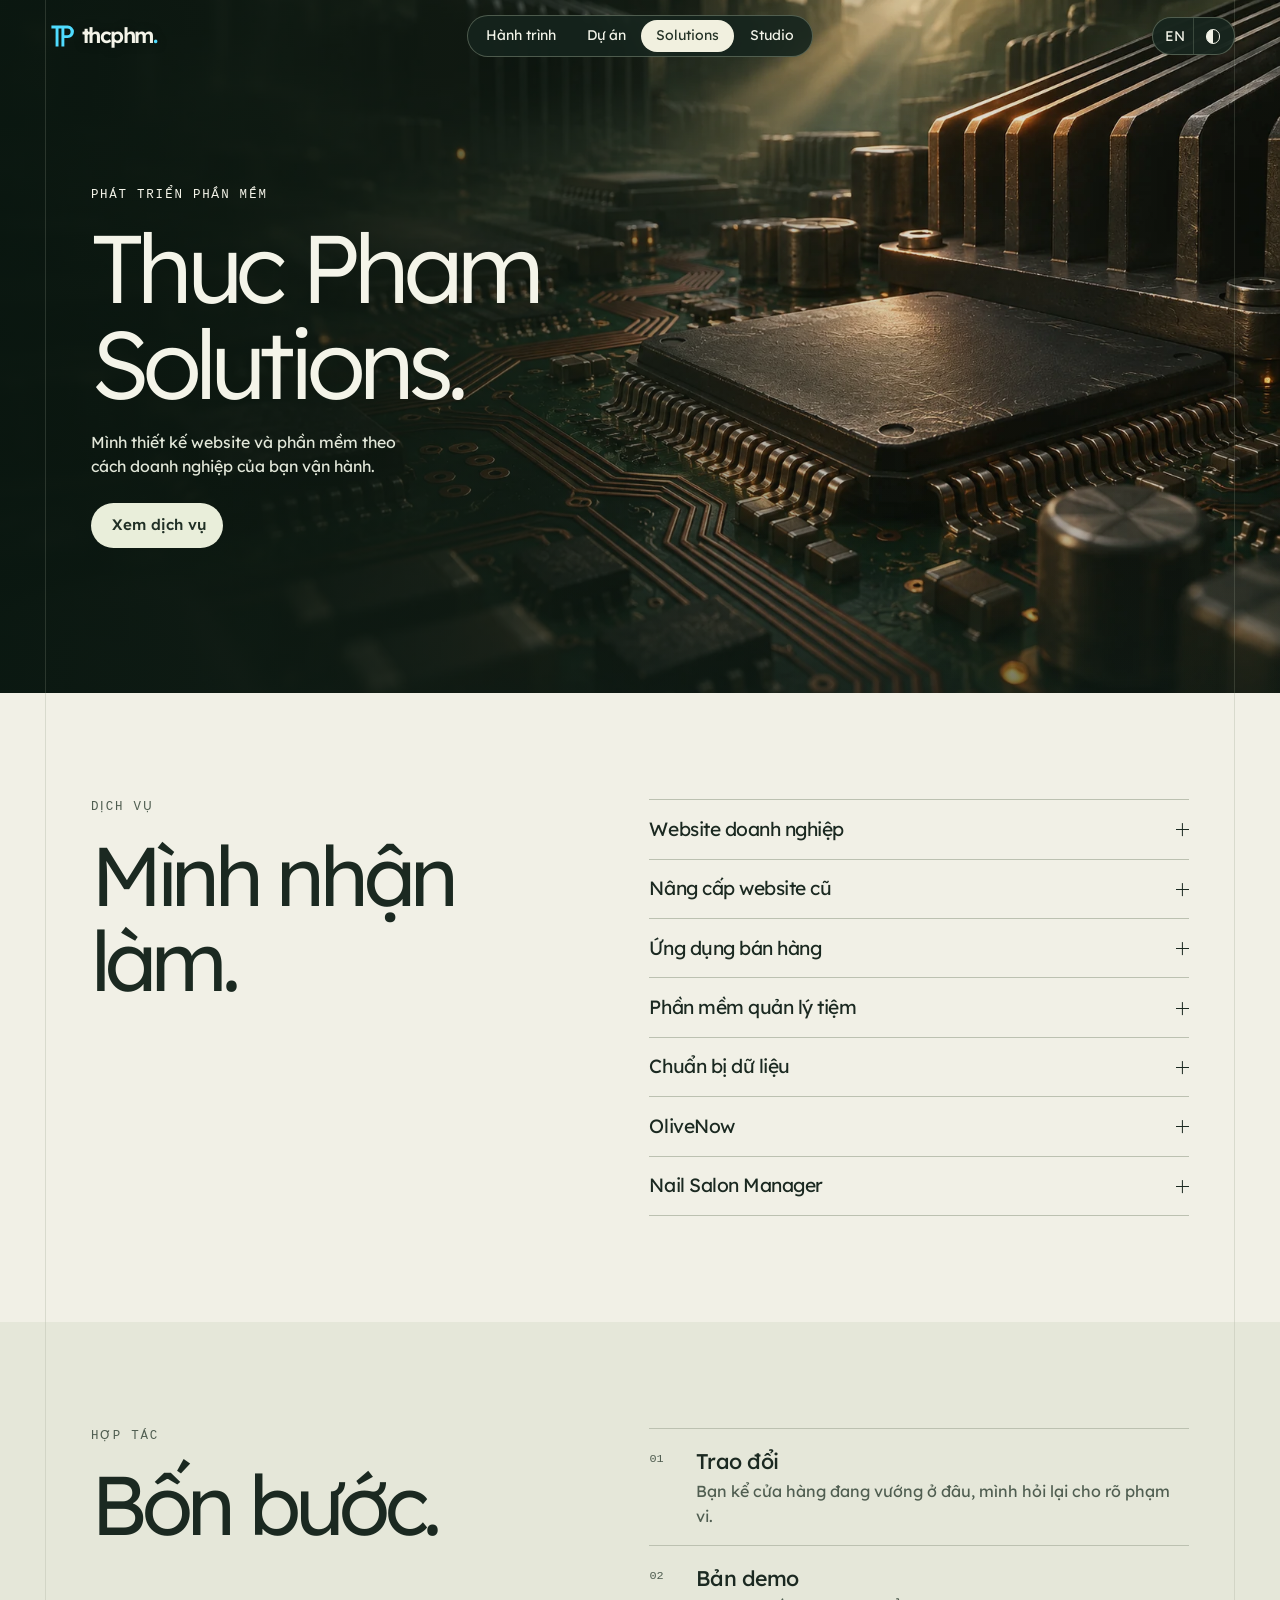
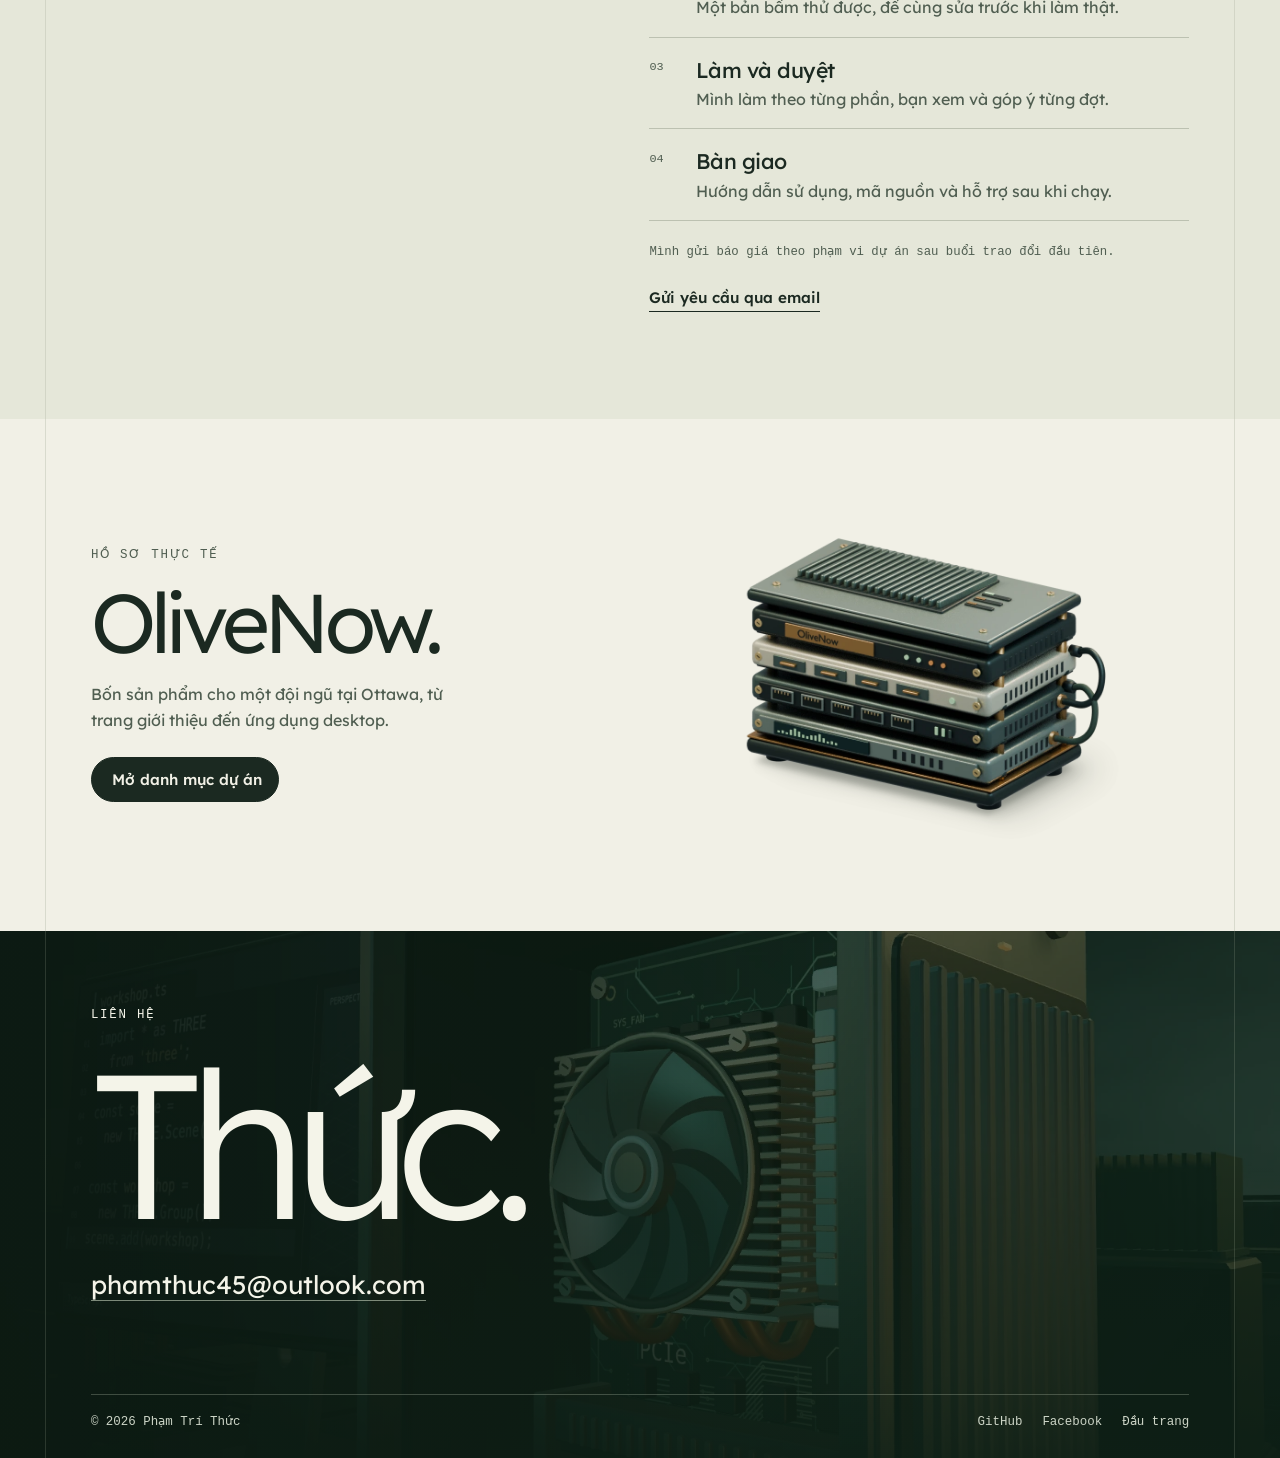
==== solutions/index.html @ 85e324f0 "Trang cá nhân: bản đầu tiên" ====
<!doctype html>
<html
  lang="vi"
  data-theme="light"
  data-title-vi="Thuc Pham Solutions · Phần mềm theo yêu cầu"
  data-title-en="Thuc Pham Solutions · Custom software"
  data-desc-vi="Dịch vụ, quy trình và dự án phần mềm của Phạm Trí Thức."
  data-desc-en="Services, process and software projects by Phạm Trí Thức."
>
  <head
    ><meta charset="utf-8" /><meta
      name="viewport"
      content="width=device-width, initial-scale=1, viewport-fit=cover" /><meta
      name="theme-color"
      content="#14241d" />
    <title>Thuc Pham Solutions · Phần mềm theo yêu cầu</title
    ><meta name="description" content="Dịch vụ, quy trình và dự án phần mềm của Phạm Trí Thức." /><script>
      document.documentElement.classList.add("js");
      try {
        if (localStorage.getItem("tp-lang") === "en") document.documentElement.lang = "en";
        if (localStorage.getItem("tp-theme") === "dark") document.documentElement.dataset.theme = "dark";
      } catch (e) {}
    </script>
    <link rel="icon" href="/assets/field/tp-mark.svg" /><link rel="stylesheet" href="/assets/field-guide.css?v=tp" />
    <script defer src="/script.js?v=field-4"></script
    ><script defer src="/assets/field-guide.js"></script
  ></head>
  <body id="top" class="page-solutions"
    ><a class="skip" href="#content"><span lang="vi">Đến nội dung</span><span lang="en">Skip to content</span></a>
    <header class="mast"
      ><a
        class="identity"
        href="/"
        aria-label="Phạm Trí Thức · Trang chủ"
        data-label-vi="Phạm Trí Thức · Trang chủ"
        data-label-en="Phạm Trí Thức · Home"
        ><svg class="brand-mark" viewBox="-2 -2 112 104" aria-hidden="true" focusable="false">
          <path
            fill="currentColor"
            fill-rule="evenodd"
            d="M0 0H78A30 30 0 0 1 78 60H62V100H48V14H34V100H20V14H0Z M62 14V46H76A16 16 0 0 0 76 14Z"
          /></svg
        ><span>thcphm<span class="brand-dot">.</span></span></a
      >
      <nav
        id="site-nav"
        aria-label="Điều hướng chính"
        data-label-vi="Điều hướng chính"
        data-label-en="Main navigation"
        ><a href="/"><span lang="vi">Hành trình</span><span lang="en">Journey</span></a
        ><a href="/#du-an"><span lang="vi">Dự án</span><span lang="en">Projects</span></a
        ><a href="/solutions/" aria-current="page">Solutions</a><a href="/studio/">Studio</a></nav
      ><div class="mast-tools"
        ><button
          id="lang-toggle"
          type="button"
          aria-label="Switch to English"
          data-label-vi="Switch to English"
          data-label-en="Đổi sang tiếng Việt"
          ><span lang="vi">EN</span><span lang="en">VI</span></button
        ><button
          id="theme-toggle"
          type="button"
          aria-label="Đổi giao diện sáng tối"
          data-label-vi="Đổi giao diện sáng tối"
          data-label-en="Change colour theme"
          aria-pressed="false"
          ><span class="theme-disc" aria-hidden="true"></span></button
        ><button
          id="menu-toggle"
          type="button"
          aria-expanded="false"
          aria-controls="site-nav"
          aria-label="Mở trình đơn"
          data-label-vi="Mở trình đơn"
          data-label-en="Open menu"
          ><span aria-hidden="true">☰</span></button
        ></div
      ></header
    >
    <main id="content"
      ><section class="cover scene-band"
        ><picture class="cover-image"
          ><img src="/assets/field/after-hours.webp" alt="" fetchpriority="high" /></picture
        ><div class="page-lines" aria-hidden="true"></div
        ><div class="cover-type inset"
          ><p class="eyebrow"><span lang="vi">Phát triển phần mềm</span><span lang="en">Software development</span></p
          ><h1>Thuc Pham<br />Solutions.</h1
          ><p class="deck"
            ><span lang="vi">Mình thiết kế website và phần mềm theo cách doanh nghiệp của bạn vận hành.</span
            ><span lang="en">I design websites and software around the way your business works.</span></p
          ><a class="pill" href="#dich-vu"
            ><span lang="vi">Xem dịch vụ</span><span lang="en">Explore services</span></a
          ></div
        ></section
      ><section class="paper-block" id="dich-vu"
        ><div class="page-lines" aria-hidden="true"></div
        ><div class="inset split-layout"
          ><div class="section-title"
            ><p class="eyebrow"><span lang="vi">Dịch vụ</span><span lang="en">Services</span></p
            ><h2><span lang="vi">Mình nhận làm.</span><span lang="en">What I build.</span></h2></div
          ><div class="ledger"
            ><details class="skill-row service"
              ><summary
                ><span><span lang="vi">Website doanh nghiệp</span><span lang="en">Business websites</span></span
                ><span class="expand-mark" aria-hidden="true"></span></summary
              ><p lang="vi">Trang giới thiệu, thực đơn, bảng giá, nhiều ngôn ngữ nếu cần. Đọc tốt trên điện thoại.</p
              ><p lang="en"
                >About pages, menus, price lists, multiple languages when needed. Reads well on phones.</p
              ></details
            ><details class="skill-row service"
              ><summary
                ><span><span lang="vi">Nâng cấp website cũ</span><span lang="en">Redesigning old sites</span></span
                ><span class="expand-mark" aria-hidden="true"></span></summary
              ><p lang="vi">Giữ nội dung có giá trị, sắp xếp lại cho dễ tìm, tải nhanh hơn.</p
              ><p lang="en"
                >Keep what’s valuable, reorganise it so it’s easy to find, and make it load faster.</p
              ></details
            ><details class="skill-row service"
              ><summary
                ><span><span lang="vi">Ứng dụng bán hàng</span><span lang="en">Point-of-sale apps</span></span
                ><span class="expand-mark" aria-hidden="true"></span></summary
              ><p lang="vi">Quét mã vạch, quản lý hàng và tính tiền cho cửa hàng nhỏ, kể cả máy cấu hình thấp.</p
              ><p lang="en"
                >Barcode scanning, stock and checkout for small shops, including older low-spec PCs.</p
              ></details
            ><details class="skill-row service"
              ><summary
                ><span><span lang="vi">Phần mềm quản lý tiệm</span><span lang="en">Salon management</span></span
                ><span class="expand-mark" aria-hidden="true"></span></summary
              ><p lang="vi">Lịch hẹn, xoay lượt nhân viên, giờ làm, doanh thu. Có bản tiếng Anh.</p
              ><p lang="en">Appointments, staff turns, hours and sales. English edition available.</p></details
            ><details class="skill-row service"
              ><summary
                ><span><span lang="vi">Chuẩn bị dữ liệu</span><span lang="en">Data preparation</span></span
                ><span class="expand-mark" aria-hidden="true"></span></summary
              ><p lang="vi">Chuyển thực đơn, danh mục hàng sang file Excel đúng mẫu để nhập vào hệ thống.</p
              ><p lang="en">Turning menus and product lists into correctly formatted Excel import files.</p></details
            ><details class="skill-row service"
              ><summary><span>OliveNow</span><span class="expand-mark" aria-hidden="true"></span></summary
              ><p lang="vi"
                >Hệ sinh thái 4 sản phẩm, 3 sản phẩm đang chạy công khai:
                <a href="https://olivenow.com/olivepos.html">OlivePOS</a>,
                <a href="https://order.olivepos.com/download">OlivePOS App</a>,
                <a href="https://showsbooking.com/">ShowsBooking</a>. Cùng với OliveRetail App. Mình làm toàn bộ
                OlivePOS App, OliveRetail App và Olive ShowsBooking, từ thiết kế tới back-end và triển khai.</p
              ><p lang="en"
                >An ecosystem of 4 products, 3 of them publicly live:
                <a href="https://olivenow.com/olivepos.html">OlivePOS</a>,
                <a href="https://order.olivepos.com/download">OlivePOS App</a>,
                <a href="https://showsbooking.com/">ShowsBooking</a>. Plus OliveRetail App. I built OlivePOS App,
                OliveRetail App and Olive ShowsBooking end to end, from design to back-end and deployment.</p
              ></details
            ><details class="skill-row service"
              ><summary><span>Nail Salon Manager</span><span class="expand-mark" aria-hidden="true"></span></summary
              ><p lang="vi"
                >Lịch hẹn, danh sách xoay lượt thợ, giờ làm và doanh thu trong một màn hình. Có bản tiếng Anh cho tiệm
                ở Ontario, Canada.</p
              ><p lang="en"
                >Appointments, the staff turn list, hours and sales on one screen. English edition for salons in
                Ontario, Canada.</p
              ></details
            ></div
          ></div
        ></section
      ><section class="paper-block tinted" id="quy-trinh"
        ><div class="page-lines" aria-hidden="true"></div
        ><div class="inset split-layout"
          ><div class="section-title"
            ><p class="eyebrow"><span lang="vi">Hợp tác</span><span lang="en">Working together</span></p
            ><h2><span lang="vi">Bốn bước.</span><span lang="en">Four steps.</span></h2></div
          ><div
            ><ol class="steps">
              <li lang="vi"
                ><strong>Trao đổi</strong>Bạn kể cửa hàng đang vướng ở đâu, mình hỏi lại cho rõ phạm vi.</li
              >
              <li lang="en"
                ><strong>Talk</strong>You tell me where things get stuck; I ask until the scope is clear.</li
              >
              <li lang="vi"><strong>Bản demo</strong>Một bản bấm thử được, để cùng sửa trước khi làm thật.</li>
              <li lang="en"><strong>Demo</strong>A clickable draft we adjust together before the real build.</li>
              <li lang="vi"><strong>Làm và duyệt</strong>Mình làm theo từng phần, bạn xem và góp ý từng đợt.</li>
              <li lang="en"><strong>Build and review</strong>I build in parts; you review each round.</li>
              <li lang="vi"><strong>Bàn giao</strong>Hướng dẫn sử dụng, mã nguồn và hỗ trợ sau khi chạy.</li>
              <li lang="en"
                ><strong>Hand-over</strong>A short guide, the source code, and support after launch.</li
              > </ol
            ><p class="note"
              ><span lang="vi">Mình gửi báo giá theo phạm vi dự án sau buổi trao đổi đầu tiên.</span
              ><span lang="en">I quote for the agreed scope after our first conversation.</span></p
            ><a class="textlink" href="mailto:phamthuc45@outlook.com"
              ><span lang="vi">Gửi yêu cầu qua email</span><span lang="en">Email a project brief</span></a
            ></div
          ></div
        ></section
      ><section class="case-band" id="du-an"
        ><div class="page-lines" aria-hidden="true"></div
        ><div class="inset"
          ><div
            ><div class="section-title"
              ><p class="eyebrow"><span lang="vi">Hồ sơ thực tế</span><span lang="en">Client work</span></p
              ><h2><span lang="vi">OliveNow.</span><span lang="en">OliveNow.</span></h2></div
            ><p
              ><span lang="vi"
                >Bốn sản phẩm cho một đội ngũ tại Ottawa, từ trang giới thiệu đến ứng dụng desktop.</span
              ><span lang="en"
                >Four products for a team in Ottawa, from a multilingual website to desktop software.</span
              ></p
            ><a class="pill" href="/solutions/du-an/"
              ><span lang="vi">Mở danh mục dự án</span><span lang="en">Open the project catalogue</span></a
            ></div
          ><img src="/assets/field/ecosystem.webp" alt="" loading="lazy" /></div></section></main
    ><footer class="closing scene-band" id="lien-he"
      ><div class="closing-photo" aria-hidden="true"></div><div class="page-lines" aria-hidden="true"></div>
      <div class="closing-inner inset"
        ><p class="eyebrow"><span lang="vi">Liên hệ</span><span lang="en">Contact</span></p
        ><h2>Thức.</h2>
        <a class="mail" href="mailto:phamthuc45@outlook.com">phamthuc45@outlook.com</a>
        <div class="end-line"
          ><span>© <span data-year>2026</span> Phạm Trí Thức</span
          ><div
            ><a href="https://github.com/thcphm">GitHub</a
            ><a href="https://www.facebook.com/thuc.pham.0405/">Facebook</a
            ><a href="#top"><span lang="vi">Đầu trang</span><span lang="en">Back to top</span></a></div
          ></div
        ></div
      ></footer
    ></body
  ></html
>
---- assets/field-guide.css ----
/* vietnamese */
@font-face {
  font-family: "Lexend";
  font-style: normal;
  font-weight: 300 650;
  font-display: swap;
  src: url(/assets/fonts/lexend-vietnamese.woff2) format("woff2");
  unicode-range:
    U+0102-0103, U+0110-0111, U+0128-0129, U+0168-0169, U+01A0-01A1, U+01AF-01B0, U+0300-0301, U+0303-0304,
    U+0308-0309, U+0323, U+0329, U+1EA0-1EF9, U+20AB;
}
/* latin-ext */
@font-face {
  font-family: "Lexend";
  font-style: normal;
  font-weight: 300 650;
  font-display: swap;
  src: url(/assets/fonts/lexend-latin-ext.woff2) format("woff2");
  unicode-range:
    U+0100-02BA, U+02BD-02C5, U+02C7-02CC, U+02CE-02D7, U+02DD-02FF, U+0304, U+0308, U+0329, U+1D00-1DBF, U+1E00-1E9F,
    U+1EF2-1EFF, U+2020, U+20A0-20AB, U+20AD-20C4, U+2113, U+2C60-2C7F, U+A720-A7FF;
}
/* latin */
@font-face {
  font-family: "Lexend";
  font-style: normal;
  font-weight: 300 650;
  font-display: swap;
  src: url(/assets/fonts/lexend-latin.woff2) format("woff2");
  unicode-range:
    U+0000-00FF, U+0131, U+0152-0153, U+02BB-02BC, U+02C6, U+02DA, U+02DC, U+0304, U+0308, U+0329, U+2000-206F,
    U+20AC, U+2122, U+2191, U+2193, U+2212, U+2215, U+FEFF, U+FFFD;
}

:root {
  --paper: #f1f0e6;
  --tint: #e5e7d9;
  --ink: #1b2921;
  --quiet: #505e51;
  --line: #bcc1b1;
  --leaf: #355b45;
  --dark: #112019;
  --white: #f4f4e9;
  --fog: #ccd4c6;
  --amber: #efba76;
  --inset: clamp(1.25rem, 7.1vw, 8.5rem);
  --guide: clamp(0.64rem, 3.5vw, 4.5rem);
  --sans: "Lexend", Arial, sans-serif;
  --mono: ui-monospace, "Courier New", monospace;
  color-scheme: light;
}
html[data-theme="dark"] {
  --paper: #1b2922;
  --tint: #24362d;
  --ink: #edf1e2;
  --quiet: #c3cbb9;
  --line: #4e6151;
  --leaf: #b6cfab;
  color-scheme: dark;
}
*,
*::before,
*::after {
  box-sizing: border-box;
}
html {
  background: var(--dark);
  scroll-padding-top: 5.7rem;
}
body {
  margin: 0;
  background: var(--paper);
  color: var(--ink);
  font: 400 1rem/1.57 var(--sans);
  -webkit-font-smoothing: antialiased;
  overflow-wrap: break-word;
}
body:has(dialog[open]) {
  overflow: hidden;
}
h1,
h2,
h3,
p,
figure,
ol,
ul,
dl,
dd {
  margin: 0;
}
h1,
h2,
h3 {
  font-weight: 350;
}
img,
canvas {
  display: block;
  max-width: 100%;
}
a,
button,
summary,
input {
  font: inherit;
}
button,
summary,
a {
  touch-action: manipulation;
}
a {
  color: inherit;
  text-decoration: none;
}
button {
  color: inherit;
  background: none;
  border: 0;
  cursor: pointer;
}
button:disabled {
  cursor: default;
}
a:focus-visible,
button:focus-visible,
summary:focus-visible,
input:focus-visible,
[tabindex]:focus-visible {
  outline: 2px solid #d88d42;
  outline-offset: 4px;
}
html[lang="vi"] [lang="en"],
html[lang="en"] [lang="vi"],
[hidden] {
  display: none !important;
}
::selection {
  background: #c6da8d;
  color: #16261c;
}
.visually-hidden,
.skip:not(:focus) {
  position: absolute;
  width: 1px;
  height: 1px;
  overflow: hidden;
  clip-path: inset(50%);
  white-space: nowrap;
}
.skip:focus {
  position: fixed;
  top: 0.5rem;
  left: 1rem;
  padding: 0.7rem 1rem;
  background: white;
  color: black;
  z-index: 100;
}
.inset {
  padding-inline: var(--inset);
  position: relative;
}
.page-lines {
  position: absolute;
  pointer-events: none;
  inset: 0 var(--guide);
  border-inline: 1px solid var(--line);
  opacity: 0.46;
  z-index: 1;
}
.scene-band,
.paper-block,
.case-band {
  position: relative;
  isolation: isolate;
}
.scene-band,
.tour {
  background: var(--dark);
  color: var(--white);
}
.scene-band .page-lines,
.tour .page-lines {
  border-color: #c1cbb3;
  opacity: 0.17;
}
.mast {
  position: fixed;
  top: max(0.95rem, env(safe-area-inset-top));
  left: var(--guide);
  right: var(--guide);
  display: grid;
  grid-template-columns: 1fr auto 1fr;
  align-items: center;
  gap: 1rem;
  z-index: 20;
  color: var(--white);
  pointer-events: none;
}
.mast > * {
  pointer-events: auto;
}
.identity {
  justify-self: start;
  display: inline-flex;
  align-items: center;
  gap: 0.48rem;
  line-height: 1;
  font-size: 1.34rem;
  font-weight: 600;
  letter-spacing: -0.072em;
  text-shadow: 0 1px 8px #06160fb3;
  padding: 0.48rem 0.38rem;
}
.brand-mark {
  display: block;
  width: 1.46rem;
  height: 1.38rem;
  flex: none;
  color: #4fdcff;
}
.brand-dot {
  color: #4fdcff;
}
#site-nav,
.mast-tools {
  display: flex;
  align-items: center;
  color: #f2f3e8;
  background: rgba(21, 36, 29, 0.87);
  border: 1px solid #c7d3b652;
  border-radius: 99rem;
  backdrop-filter: blur(12px);
}
#site-nav {
  padding: 0.23rem;
  gap: 0.04rem;
  justify-self: center;
}
#site-nav a {
  padding: 0.39rem 0.93rem;
  font-size: 0.82rem;
  line-height: 1.4;
  border-radius: 4rem;
}
#site-nav a:hover,
#site-nav a:focus-visible,
#site-nav a[aria-current="page"] {
  background: #f1f0df;
  color: #243226;
}
.mast-tools {
  justify-self: end;
  padding: 0 0.2rem;
}
.mast-tools button {
  height: 2.28rem;
  min-width: 2.35rem;
  font-size: 0.76rem;
  line-height: 1;
}
.mast-tools button:hover {
  color: #e2efb7;
}
.mast-tools button + button {
  border-left: 1px solid #b8c5aa39;
}
.theme-disc {
  display: inline-block;
  width: 0.88rem;
  height: 0.88rem;
  border: 1px solid currentColor;
  border-radius: 50%;
  background: linear-gradient(90deg, currentColor 49%, transparent 50%);
  vertical-align: middle;
}
.mast.on-paper .identity {
  color: var(--ink);
  text-shadow: none;
}
.mast.on-paper .brand-mark,
.mast.on-paper .brand-dot {
  color: #006881;
}
html[data-theme="dark"] .mast.on-paper .brand-mark,
html[data-theme="dark"] .mast.on-paper .brand-dot {
  color: #4fdcff;
}
#menu-toggle {
  display: none;
}
.eyebrow,
.materials,
.note,
.end-line,
.spec-plate figcaption,
.entry-kind,
.node-spec dt,
.chip,
.node-kind,
.live,
.rail,
.scroll-cue,
.desk-readout,
.orbit-head h2,
.eco-meta,
.proj-count,
.no {
  font-family: var(--mono);
}
.eyebrow {
  display: flex;
  align-items: center;
  gap: 0.6rem;
  font-size: 0.69rem;
  letter-spacing: 0.14em;
  line-height: 1.4;
  text-transform: uppercase;
  font-weight: 500;
}
.signal {
  width: 0.47rem;
  height: 0.47rem;
  border-radius: 50%;
  background: #e7b676;
  box-shadow: 0 0 13px #e9a55392;
  flex: none;
}
.pill,
.textlink {
  display: inline-flex;
  align-items: center;
  justify-content: space-between;
  gap: 1rem;
  width: fit-content;
  font-size: 0.95rem;
  font-weight: 550;
  line-height: 1.2;
}
.pill {
  min-height: 2.8rem;
  background: var(--ink);
  color: var(--paper);
  border: 1px solid var(--ink);
  border-radius: 3rem;
  padding: 0.7rem 1rem 0.7rem 1.25rem;
}
i {
  font-style: normal;
}
.pill i {
  font: 400 1.18rem/0.9 var(--sans);
}
.pill:hover,
.pill:focus-visible {
  background: var(--leaf);
  border-color: var(--leaf);
  color: var(--paper);
}
.scene-band .pill,
.tour .pill {
  background: #e9eeda;
  color: #213026;
  border-color: transparent;
}
.scene-band .pill:hover,
.tour .pill:hover {
  background: white;
}
.textlink {
  border-bottom: 1px solid currentColor;
  padding: 0.1rem 0 0.25rem;
}
.textlink:hover,
.source-shot summary:hover,
.room-index summary:hover {
  color: var(--leaf);
}
.deck {
  max-width: 34ch;
  font-size: clamp(0.98rem, 1.24vw, 1.22rem);
  line-height: 1.55;
  font-weight: 400;
  color: #e2e7d9;
  text-wrap: pretty;
}
.tour {
  position: relative;
}
.tour-stage {
  position: relative;
  min-height: 100vh;
  min-height: 100svh;
  isolation: isolate;
  overflow: hidden;
}
.js .tour {
  height: 330vh;
  height: 330svh;
}
.js .tour-stage {
  height: 100vh;
  height: 100svh;
  min-height: 0;
  position: sticky;
  top: 0;
}
.marker {
  position: absolute;
  left: 0;
  width: 1px;
  height: 1px;
  pointer-events: none;
  scroll-margin: 0;
}
.mk-code {
  top: 115vh;
  top: 115svh;
}
.mk-hardware {
  top: 230vh;
  top: 230svh;
}
.world-visual,
.world-plate,
.world-plate img,
#world-canvas,
.world-shade,
.cover-image,
.cover-image img,
.closing-photo {
  position: absolute;
  inset: 0;
  width: 100%;
  height: 100%;
  max-width: none;
}
.world-visual {
  background: #20362d;
  z-index: -3;
  overflow: hidden;
}
.world-plate {
  opacity: 0;
}
.world-plate[data-plate="0"] {
  opacity: 1;
}
.world-plate img,
.cover-image img {
  object-fit: cover;
}
#world-canvas {
  z-index: 2;
  pointer-events: none;
}
.world-shade {
  z-index: -1;
  pointer-events: none;
  background:
    linear-gradient(90deg, #09180ec4 0%, #101b134a 42%, transparent 67%),
    linear-gradient(0deg, #0b1815c9, transparent 23%, transparent 80%, #0e1e1885);
}
.tour-copy {
  position: relative;
  z-index: 2;
  min-height: 100%;
  display: grid;
  align-items: center;
  pointer-events: none;
}
.chapter-copy {
  padding-block: 6rem 7.2rem;
}
.chapter-copy .pill {
  pointer-events: auto;
}
.js .chapter-copy {
  grid-area: 1/1;
  align-self: center;
  opacity: 0;
  visibility: hidden;
  transform: translateY(0.58rem);
  transition:
    opacity 0.28s ease-out,
    transform 0.32s ease-out,
    visibility 0s 0.28s;
}
.js .chapter-copy.active {
  opacity: 1;
  transform: none;
  visibility: visible;
  transition-delay: 0s;
}
.chapter-copy h1,
.chapter-copy h2,
.cover h1,
.interlude h2,
.closing h2 {
  font-size: clamp(4.2rem, 8.55vw, 9.5rem);
  letter-spacing: -0.069em;
  line-height: 0.99;
  font-weight: 320;
  margin: 0.95rem 0 1.15rem;
}
.chapter-copy .deck {
  margin-bottom: 1.5rem;
  max-width: 34ch;
}
.tour-foot {
  position: absolute;
  bottom: clamp(1.15rem, 3.7vh, 2.7rem);
  left: 0;
  right: 0;
  z-index: 3;
  display: flex;
  align-items: center;
  justify-content: space-between;
  gap: 1rem;
}
.rail,
.scene-tools {
  display: flex;
  align-items: center;
  gap: 1rem;
}
.rail {
  gap: 1.45rem;
  font-size: 0.71rem;
}
.rail a {
  display: inline-flex;
  align-items: center;
  min-height: 2.65rem;
  gap: 0.44rem;
  color: #c8d1c1;
}
.rail a[aria-current] {
  color: white;
}
.rail-tick {
  height: 0.42rem;
  width: 0.42rem;
  display: block;
  border-radius: 50%;
  border: 1px solid #c7d5b9;
}
.rail a[aria-current] .rail-tick {
  background: var(--amber);
  border-color: var(--amber);
}
.scroll-cue {
  font-size: 0.71rem;
  color: #d1dacb;
}
.orbit-open {
  display: inline-flex;
  gap: 0.5rem;
  align-items: center;
  border: 1px solid #dae7cb75;
  background: #13251c99;
  color: var(--white);
  border-radius: 99rem;
  min-height: 2.5rem;
  padding: 0.42rem 0.85rem;
  font-size: 0.82rem;
}
.orbit-open > span[aria-hidden] {
  font-size: 1.3rem;
  line-height: 1;
}
.orbit-open:hover {
  background: #304534;
}
.tour-progress {
  position: absolute;
  left: var(--inset);
  right: var(--inset);
  bottom: -0.43rem;
  border-bottom: 1px solid #c7d4b73b;
  height: 2px;
}
.tour-progress::after {
  content: "";
  display: block;
  width: calc(var(--progress, 0) * 100%);
  height: 1px;
  background: #d1ce9b;
}
.paper-block {
  background: var(--paper);
  padding-block: clamp(4.4rem, 8.3vw, 9rem);
}
.paper-block > .inset,
.case-band > .inset,
.scene-band > .inset {
  z-index: 2;
}
.section-title .eyebrow {
  color: var(--quiet);
  margin-bottom: 1rem;
}
.section-title h2 {
  font-size: clamp(3.35rem, 6.5vw, 7.7rem);
  line-height: 1.03;
  letter-spacing: -0.064em;
}
.exhibit-grid,
.split-layout,
.case-band > .inset {
  display: grid;
  grid-template-columns: minmax(0, 0.95fr) minmax(0, 1.05fr);
  gap: clamp(2.5rem, 7vw, 8.5rem);
}
.exhibit-grid {
  align-items: start;
  margin-top: clamp(2.5rem, 5.3vw, 5.5rem);
}
.entry-list,
.ledger {
  border-top: 1px solid var(--line);
}
.entry,
.skill-row,
.game,
.case-record {
  border-bottom: 1px solid var(--line);
}
summary {
  cursor: pointer;
  list-style: none;
}
summary::-webkit-details-marker {
  display: none;
}
.entry > summary,
.skill-row > summary,
.case-record > summary {
  display: flex;
  align-items: center;
  gap: 0.8rem;
  min-height: 3.65rem;
  padding: 1.05rem 0;
}
.entry > summary {
  padding-block: 1.25rem;
  flex-wrap: wrap;
}
.entry-title,
.skill-row > summary,
.case-name {
  font-size: clamp(1.15rem, 1.9vw, 2.05rem);
  line-height: 1.2;
  letter-spacing: -0.045em;
}
.entry-kind,
.materials,
.node-kind,
.live,
.chip {
  color: var(--quiet);
  font-size: 0.68rem;
  line-height: 1.5;
}
.entry-kind {
  margin-left: auto;
}
.expand-mark {
  margin-left: auto;
  width: 0.8rem;
  height: 0.8rem;
  position: relative;
  flex: none;
}
.entry-kind + .expand-mark {
  margin-left: 0.2rem;
}
.expand-mark::before,
.expand-mark::after {
  content: "";
  position: absolute;
  height: 1px;
  width: 100%;
  top: 50%;
  left: 0;
  background: currentColor;
}
.expand-mark::after {
  transform: rotate(90deg);
}
details[open] > summary > .expand-mark::after {
  transform: none;
}
.entry-body {
  max-width: 42ch;
  padding: 0 0 1.55rem;
}
.entry-body > p,
.intro,
.case-band p:not(.eyebrow) {
  color: var(--quiet);
  line-height: 1.6;
}
.entry-body > .materials {
  margin: 0.72rem 0 1.1rem;
  line-height: 1.4;
}
.source-shot,
.room-index,
.project-sample {
  margin-top: 0.9rem;
}
.source-shot summary,
.room-index summary,
.project-sample summary {
  font-size: 0.83rem;
  color: var(--leaf);
  width: fit-content;
}
.source-shot summary:before,
.room-index summary:before,
.project-sample summary:before {
  content: "＋";
  margin-right: 0.35rem;
}
.source-shot[open] > summary:before,
.room-index[open] > summary:before,
.project-sample[open] > summary:before {
  content: "−";
}
.source-shot img {
  width: 100%;
  height: auto;
  margin-top: 1rem;
}
.tags,
.stack-tags {
  list-style: none;
  padding: 0;
  display: flex;
  flex-wrap: wrap;
  gap: 0.32rem 0.8rem;
  color: var(--quiet);
}
.tags li,
.stack-tags li {
  display: inline-flex;
  align-items: center;
}
.tags li:not(:last-child)::after,
.stack-tags li:not(:last-child)::after {
  content: "·";
  margin-left: 0.8rem;
  color: var(--quiet);
}
.rooms {
  font-size: 0.79rem;
  margin-top: 0.65rem;
}
.specimens {
  position: relative;
  align-self: start;
}
.spec-object {
  position: relative;
  isolation: isolate;
  height: clamp(16rem, 26vw, 35rem);
  display: grid;
  place-items: center;
}
.spec-object::before {
  content: "";
  z-index: -1;
  position: absolute;
  width: 65%;
  height: 12%;
  left: 18%;
  bottom: 4%;
  background: radial-gradient(ellipse, #5f61422b, transparent 70%);
  border-radius: 50%;
}
.spec-object img {
  width: 100%;
  height: 100%;
  min-height: 0;
  object-fit: contain;
  grid-area: 1/1;
}
.spec-object .mesh-pass {
  position: absolute;
  inset: 0;
  pointer-events: none;
  opacity: var(--survey-alpha, 0);
  mask-image: linear-gradient(
    102deg,
    transparent calc(var(--survey, 50%) - 7%),
    black var(--survey, 50%),
    transparent calc(var(--survey, 50%) + 8%)
  );
  transition: opacity 0.22s ease;
}
.spec-plate figcaption {
  border-top: 1px solid var(--line);
  display: flex;
  align-items: center;
  gap: 0.7rem;
  margin-top: 0.7rem;
  padding: 0.8rem 0;
  color: var(--quiet);
  font-size: 0.7rem;
}
.spec-plate figcaption i {
  font: 300 1rem/1 var(--sans);
  color: var(--ink);
}
.spec-count {
  margin-left: auto;
}
.cover,
.interlude {
  display: flex;
  align-items: center;
  min-height: 77vh;
  min-height: 77svh;
}
.cover-image {
  z-index: -3;
}
.cover::before,
.interlude::before,
.closing::before {
  content: "";
  position: absolute;
  z-index: -1;
  inset: 0;
  background:
    linear-gradient(90deg, #0a1811df 0%, #101c14a6 35%, #12201722 71%),
    linear-gradient(0deg, #11211b82, transparent 35%);
}
.cover-type,
.inter-type {
  padding-block: 7rem 4.4rem;
}
.cover h1,
.interlude h2 {
  font-size: clamp(3.9rem, 7.5vw, 8.5rem);
  line-height: 1;
}
.cover .deck,
.interlude .deck {
  margin-bottom: 1.5rem;
}
.cover.studio-cover::before {
  background: linear-gradient(90deg, #191b1ed9, #151e2038 67%), linear-gradient(0deg, #0e1c1990, transparent 50%);
}
.interlude {
  min-height: 87vh;
  min-height: 87svh;
}
.interlude .deck {
  max-width: 37ch;
}
.tinted {
  background: var(--tint);
}
.split-layout {
  align-items: start;
  grid-template-columns: minmax(0, 0.93fr) minmax(0, 1.07fr);
}
.intro {
  max-width: 41ch;
  margin: 1.3rem 0;
  font-size: clamp(1rem, 1.2vw, 1.18rem);
}
.action-row {
  margin: 1.5rem 0 1rem;
  display: flex;
  flex-wrap: wrap;
  align-items: center;
  gap: 1.2rem;
}
.skill-row > summary {
  font-size: clamp(1.06rem, 1.5vw, 1.55rem);
  letter-spacing: -0.025em;
}
.skill-row > .tags,
.service > p {
  padding: 0 0 1.2rem;
  color: var(--quiet);
}
.dossier .section-title > .textlink {
  margin-top: 0.7rem;
  font-size: 0.87rem;
}
.scan {
  position: relative;
  overflow: hidden;
  background: #f0f0dc;
  color: #233224;
  padding: 0.7rem;
  width: min(100%, 18rem);
  margin-top: 0.6rem;
}
.barcode {
  display: block;
  width: 100%;
  height: 3rem;
}
.beam {
  position: absolute;
  height: 100%;
  width: 2px;
  top: 0;
  left: 0;
  background: #d17935;
  opacity: 0;
}
.is-scanning .beam {
  animation: read-code 0.8s linear;
}
@keyframes read-code {
  0% {
    transform: translateX(0);
    opacity: 1;
  }
  100% {
    transform: translateX(var(--scan-w, 16rem));
    opacity: 1;
  }
}
.readout,
.rescan {
  font: 0.78rem/1.5 var(--mono);
  margin: 0.4rem 0;
}
.rescan {
  margin-bottom: 1rem;
  text-decoration: underline;
}
.closing {
  overflow: hidden;
}
.closing-photo {
  z-index: -3;
  background: #18271e url("/assets/field/hardware.webp") center 54% / cover no-repeat;
}
.closing::before {
  background: linear-gradient(90deg, #0c1a12ed, #0f231799 75%), linear-gradient(0deg, #0a1813d9, transparent 60%);
}
.closing-inner {
  padding-top: clamp(4rem, 8vw, 8.5rem);
  padding-bottom: 1.6rem;
}
.closing h2 {
  font-size: clamp(3.25rem, 7.8vw, 8.7rem);
  margin: 0.95rem 0 1.4rem;
}
.mail {
  font-size: clamp(1.02rem, 2vw, 2rem);
  border-bottom: 1px solid #c6d3bc99;
}
.end-line {
  border-top: 1px solid #c6d3bc45;
  margin-top: clamp(3.5rem, 7vw, 7rem);
  padding-top: 1.1rem;
  display: flex;
  justify-content: space-between;
  align-items: center;
  gap: 1rem;
  color: var(--fog);
  font-size: 0.73rem;
}
.end-line div {
  display: flex;
  flex-wrap: wrap;
  gap: 1.25rem;
}
.end-line a:hover {
  text-decoration: underline;
}
.steps,
.games,
.tree {
  list-style: none;
  padding: 0;
}
.steps {
  counter-reset: process;
  border-top: 1px solid var(--line);
}
.steps li {
  counter-increment: process;
  position: relative;
  border-bottom: 1px solid var(--line);
  padding: 1rem 0 1rem 2.9rem;
  color: var(--quiet);
}
.steps li::before {
  content: counter(process, decimal-leading-zero);
  position: absolute;
  left: 0;
  top: 1.42rem;
  font: 0.74rem var(--mono);
}
.steps strong {
  display: block;
  font-weight: 450;
  color: var(--ink);
  font-size: 1.33rem;
  letter-spacing: -0.025em;
}
.note {
  color: var(--quiet);
  font-size: 0.77rem;
  line-height: 1.6;
  margin: 1.4rem 0;
}
.case-band {
  padding-block: clamp(3rem, 6vw, 6rem);
  background: var(--paper);
}
.case-band > .inset {
  align-items: center;
}
.case-band img,
.studio-feature figure img {
  object-fit: contain;
  height: clamp(12rem, 28vw, 30rem);
  width: 100%;
}
.case-band p:not(.eyebrow) {
  margin: 1rem 0 1.5rem;
  max-width: 36ch;
}
.proj-page {
  margin-top: 2.5rem;
}
.proj-toolbar {
  display: flex;
  flex-wrap: wrap;
  align-items: center;
  gap: 1rem;
  margin-bottom: 2rem;
}
.proj-toolbar input {
  height: 2.65rem;
  padding: 0.5rem 1rem;
  border: 1px solid var(--line);
  border-radius: 3rem;
  background: var(--paper);
  color: var(--ink);
  width: min(100%, 27rem);
}
.chips {
  display: flex;
  flex-wrap: wrap;
  gap: 0.4rem;
}
.chip-btn {
  font-size: 0.86rem;
  border: 1px solid var(--line);
  border-radius: 99rem;
  padding: 0.42rem 0.9rem;
  min-height: 2.3rem;
}
.chip-btn[aria-pressed="true"] {
  background: var(--ink);
  color: var(--paper);
  border-color: var(--ink);
}
.proj-count {
  font-size: 0.76rem;
  color: var(--quiet);
  margin-left: auto;
}
.eco-head {
  display: flex;
  align-items: center;
  justify-content: space-between;
  gap: 1.5rem;
  border-block: 1px solid var(--line);
  padding: 1.7rem 0;
}
.eco-head > span:first-child {
  display: grid;
  gap: 0.45rem;
}
.eco-title {
  font-size: clamp(1.7rem, 3.4vw, 3.8rem);
  line-height: 1.15;
  letter-spacing: -0.055em;
}
.eco-sub {
  font-size: 0.96rem;
  color: var(--quiet);
  max-width: 52ch;
}
.eco-meta {
  text-align: right;
  flex: none;
  font-size: 0.75rem;
  color: var(--quiet);
}
.eco + .eco {
  margin-top: 2.6rem;
}
.tree {
  margin-left: clamp(0.45rem, 4vw, 4rem);
}
.case-record > summary {
  gap: 1rem;
  flex-wrap: wrap;
}
.case-record[open] > .node-shot {
  display: block;
}
.case-record .node-shot img {
  width: min(100%, 42rem);
  height: auto;
  margin: 0.5rem 0 1.3rem;
}
.case-name {
  font-weight: 450;
}
.node-kind {
  margin-left: auto;
}
.case-record > summary .expand-mark {
  margin-left: 0.1rem;
}
.node-body {
  padding: 0 0 1.65rem;
  max-width: 65ch;
}
.node-body p {
  color: var(--quiet);
}
.node-spec {
  margin: 1rem 0;
}
.node-spec > div {
  display: flex;
  gap: 1rem;
  padding: 0.27rem 0;
}
.node-spec dt {
  color: var(--quiet);
  font-size: 0.76rem;
  min-width: 6.5rem;
}
.stack-tags {
  font-size: 0.83rem;
}
.node-links a,
.node-body a:not(.node-shot),
#proj-reset {
  display: inline-block;
  margin-top: 0.7rem;
  text-decoration: underline;
  text-underline-offset: 0.22em;
}
.proj-empty {
  padding-block: 1.2rem;
}
.project-sample p,
.sample-puzzle {
  margin: 0.65rem 0;
}
.project-sample .when-open,
.project-sample[open] .when-closed {
  display: none;
}
.project-sample[open] .when-open {
  display: inline;
}
.game {
  position: relative;
  display: grid;
  grid-template-columns: 2rem 1fr auto;
  gap: 0.75rem;
  padding: 1.3rem 0;
}
.games {
  border-top: 1px solid var(--line);
}
.game h3 {
  font-size: 1.55rem;
  line-height: 1.2;
  letter-spacing: -0.04em;
}
.game .no {
  color: var(--quiet);
  font-size: 0.75rem;
  padding-top: 0.33rem;
}
.game p {
  color: var(--quiet);
  margin: 0.5rem 0;
}
.game .alt {
  font-style: italic;
}
.chip {
  line-height: 1.5;
}
.sample-photo {
  max-width: 22rem;
  position: relative;
  margin-top: 0.6rem;
}
.sample-photo img {
  width: 100%;
  height: auto;
  image-rendering: pixelated;
}
.sample-photo i {
  position: absolute;
  left: 60%;
  top: 44%;
  width: 13%;
  height: 20%;
  background: #344249;
  border: 1px dashed #bdcacc;
}
.sample-puzzle input:checked ~ .sample-photo i {
  display: none;
}
dialog {
  margin: auto;
  border: 1px solid #8a9c84;
  border-radius: 1.1rem;
  background: #18261f;
  color: #eff2e5;
  padding: 0;
  width: min(92vw, 64rem);
  max-width: 96vw;
  max-height: 94vh;
  max-height: 94svh;
  overflow: auto;
}
dialog::backdrop {
  background: #0b1612ce;
  backdrop-filter: blur(7px);
}
.orbit-head,
.desk-caption,
.desk-controls,
.angles,
.orbit-tools {
  display: flex;
  align-items: center;
  gap: 0.55rem;
  justify-content: space-between;
}
.orbit-head,
.desk-caption,
.desk-controls {
  padding: 0.7rem 1.15rem;
}
.orbit-head h2 {
  font-size: 0.86rem;
  font-weight: 500;
}
.orbit-head button,
.desk-controls button,
.lab-retry {
  min-height: 2.2rem;
  border: 1px solid #a6b69a70;
  border-radius: 2rem;
  padding: 0.35rem 0.85rem;
  font-size: 0.78rem;
}
.desk-field {
  position: relative;
  overflow: hidden;
  margin: auto;
  width: min(100%, 95vh);
  aspect-ratio: 1.6;
  background: radial-gradient(ellipse at 55% 44%, #465443, #1a2821 78%);
  touch-action: pan-y;
  cursor: grab;
}
.desk-field[data-dragging="true"] {
  cursor: grabbing;
}
.desk-field img,
.desk-field canvas,
.lab-frames {
  position: absolute;
  inset: 0;
  width: 100%;
  height: 100%;
  object-fit: contain;
  user-select: none;
  pointer-events: none;
}
.lab-frames {
  background-size: 800% 600%;
  background-repeat: no-repeat;
}
.desk-caption {
  color: #d7dfcd;
  flex-wrap: wrap;
}
.desk-title {
  font-size: 0.95rem;
}
.desk-readout {
  font-size: 0.7rem;
}
.desk-controls {
  border-top: 1px solid #9eb39048;
  flex-wrap: wrap;
}
.desk-controls button[aria-pressed="true"] {
  background: #dee6ce;
  color: #213128;
}
.desk-controls button:focus-visible {
  outline-color: #ffd081;
}
html:not(.js) .tour-stage {
  padding-top: 1.5rem;
}
html:not(.js) .tour-copy {
  display: block;
}
html:not(.js) .chapter-copy {
  padding-block: 4rem;
}
html:not(.js) .tour-foot,
html:not(.js) .marker,
html:not(.js) .mast-tools {
  display: none;
}
@media (min-aspect-ratio: 2/1) {
  .chapter-copy {
    padding-block: 4.3rem;
  }
  .chapter-copy h1,
  .chapter-copy h2 {
    font-size: clamp(3.1rem, 12.3vh, 7.2rem);
  }
  .chapter-copy .deck {
    margin-bottom: 1rem;
  }
  .tour-foot {
    bottom: 1rem;
  }
}
@media (max-width: 860px) {
  :root {
    --inset: clamp(1.55rem, 6.5vw, 3.6rem);
    --guide: clamp(0.72rem, 3vw, 1.55rem);
  }
  .exhibit-grid,
  .split-layout,
  .case-band > .inset {
    gap: 2rem;
  }
  .proj-count {
    margin-left: 0;
  }
  .entry-kind {
    font-size: 0.61rem;
  }
  .rail {
    gap: 0.85rem;
  }
  #site-nav a {
    padding: 0.4rem 0.68rem;
  }
}
@media (max-width: 700px) {
  .mast {
    grid-template-columns: 1fr auto;
    top: max(0.7rem, env(safe-area-inset-top));
  }
  .identity {
    font-size: 1.14rem;
  }
  .brand-mark {
    width: 1.3rem;
    height: 1.23rem;
  }
  .js #site-nav {
    position: absolute;
    top: 3rem;
    right: 0;
    display: none;
    min-width: 12rem;
    padding: 0.45rem;
    border-radius: 1rem;
    box-shadow: 0 0.6rem 2rem #08171036;
  }
  .js #site-nav.is-open {
    display: grid;
    align-items: stretch;
  }
  #site-nav a {
    font-size: 1rem;
    padding: 0.62rem 0.82rem;
  }
  .mast-tools {
    grid-column: 2;
  }
  .mast-tools button {
    min-width: 2.13rem;
    height: 2.2rem;
  }
  #menu-toggle {
    display: block;
  }
  html:not(.js) #site-nav {
    grid-column: 1/-1;
    grid-row: 2;
  }
  html:not(.js) #site-nav a {
    font-size: 0.75rem;
    padding: 0.3rem 0.6rem;
  }
  .scroll-cue {
    display: none;
  }
  .scene-tools {
    gap: 0;
  }
  .rail {
    gap: 0.74rem;
    font-size: 0.61rem;
  }
  .rail a {
    gap: 0.26rem;
  }
  .rail-tick {
    height: 0.32rem;
    width: 0.32rem;
  }
  .tour-foot {
    gap: 0.4rem;
    bottom: max(1.05rem, env(safe-area-inset-bottom));
    padding-inline: var(--inset);
  }
  .orbit-open {
    min-height: 2.2rem;
    font-size: 0.72rem;
    padding: 0.3rem 0.62rem;
  }
  .exhibit-grid,
  .split-layout,
  .case-band > .inset {
    grid-template-columns: 1fr;
    gap: 2rem;
  }
  .exhibit-grid {
    margin-top: 1.85rem;
  }
  .specimens {
    grid-row: 1;
  }
  .spec-object {
    height: clamp(12.25rem, 54vw, 20rem);
  }
  .entry > summary {
    padding-block: 0.98rem;
  }
  .entry-title {
    font-size: 1.4rem;
  }
  .entry-kind {
    font-size: 0.66rem;
  }
  .spec-plate figcaption {
    margin-top: 0.32rem;
    padding: 0.55rem 0;
  }
  .paper-block {
    padding-block: 3.8rem;
  }
  .section-title h2 {
    font-size: clamp(3rem, 12vw, 4.8rem);
  }
  .section-title h2 br {
    display: none;
  }
  .section-title h2 br::after {
    content: " ";
  }
  .interlude {
    min-height: 72vh;
    min-height: 72svh;
  }
  .cover {
    min-height: 72vh;
    min-height: 72svh;
  }
  .end-line {
    align-items: flex-start;
    flex-direction: column;
  }
  .end-line div {
    gap: 0.95rem;
  }
  .game {
    grid-template-columns: 1.5rem 1fr;
  }
  .game .chip {
    grid-column: 2;
  }
  .eco-meta {
    font-size: 0.64rem;
  }
  .case-record > summary {
    gap: 0.45rem;
  }
  .case-record .node-kind {
    font-size: 0.6rem;
  }
  .desk-controls {
    justify-content: center;
    gap: 0.7rem;
  }
  .desk-controls,
  .desk-caption,
  .orbit-head {
    padding: 0.6rem 0.75rem;
  }
  .desk-field {
    width: 100%;
  }
  .orbit-head button {
    font-size: 0.7rem;
  }
}
@media (max-aspect-ratio: 4/5) {
  .tour-copy {
    align-content: start;
  }
  .js .chapter-copy {
    align-self: start;
  }
  .chapter-copy {
    padding-top: clamp(5.1rem, 13svh, 8.5rem);
    padding-bottom: 0;
  }
  .chapter-copy h1,
  .chapter-copy h2 {
    font-size: clamp(3.5rem, min(12.6vw, 9.8svh), 6.4rem);
    margin: 0.55rem 0 0.8rem;
  }
  .chapter-copy .eyebrow {
    font-size: 0.58rem;
  }
  .chapter-copy .deck {
    font-size: clamp(0.88rem, 3.6vw, 1.1rem);
    line-height: 1.4;
    max-width: 32ch;
    margin-bottom: 0.85rem;
  }
  .chapter-copy .pill {
    font-size: 0.81rem;
    min-height: 2.32rem;
    padding: 0.5rem 0.85rem;
  }
  .world-shade {
    background:
      linear-gradient(
        180deg,
        #0b1914cb 0%,
        #0b19149e 20%,
        #1022185c 38%,
        transparent 55%,
        transparent 78%,
        #0c1a15d9 100%
      ),
      linear-gradient(90deg, #0b191435, transparent 80%);
  }
  .cover-image img {
    object-position: 62% 50%;
  }
  .studio-cover .cover-image img {
    object-position: 67% 50%;
  }
  .cover h1,
  .interlude h2 {
    font-size: clamp(3.25rem, 12.6vw, 6rem);
  }
  .cover::before,
  .interlude::before {
    background: linear-gradient(90deg, #0a1811e0, #19261d65 78%), linear-gradient(0deg, #0c1c1680, transparent 40%);
  }
}
@media (max-width: 365px) {
  .rail {
    gap: 0.42rem;
  }
  .rail-tick {
    display: none;
  }
  .tour-foot {
    padding-inline: 1.15rem;
  }
  .deck {
    max-width: 30ch;
  }
  .scene-tools button {
    font-size: 0.7rem;
  }
  .entry-kind {
    font-size: 0.59rem;
  }
}
@media (max-height: 540px) and (min-aspect-ratio: 1/1) {
  .mast {
    top: 0.45rem;
  }
  .tour-copy {
    padding-top: 0.65rem;
  }
  .chapter-copy {
    padding: 3.3rem 0 3.9rem;
  }
  .chapter-copy h1,
  .chapter-copy h2 {
    font-size: clamp(2.1rem, 12.2vh, 3.8rem);
    margin: 0.3rem 0;
  }
  .chapter-copy h1 br,
  .chapter-copy h2 br {
    display: none;
  }
  .chapter-copy h1 br::after,
  .chapter-copy h2 br::after {
    content: " ";
  }
  .chapter-copy .deck {
    font-size: 0.82rem;
    max-width: 48ch;
    margin: 0.45rem 0;
  }
  .chapter-copy .pill {
    min-height: 2rem;
    padding: 0.35rem 0.8rem;
    font-size: 0.73rem;
  }
  .rail a {
    min-height: 2.05rem;
  }
  .tour-foot {
    bottom: 0.55rem;
  }
  .desk-field {
    width: min(100%, 60vh);
  }
}
@media (prefers-reduced-motion: reduce) {
  *,
  *::before,
  *::after {
    scroll-behavior: auto !important;
    animation-duration: 0.01ms !important;
    transition-duration: 0.01ms !important;
  }
  .mesh-pass {
    display: none;
  }
}
@media print {
  :root,
  html[data-theme="dark"] {
    --paper: white;
    --ink: black;
    --quiet: #333;
    --line: #bbb;
    color-scheme: light;
  }
  .mast,
  .skip,
  .tour-foot,
  .page-lines,
  .world-visual,
  .world-shade,
  .interlude,
  .specimens,
  .orbit-open,
  dialog,
  .closing-photo,
  .source-shot,
  .room-index,
  .code-detail,
  .action-row,
  .desk-controls,
  .entry-kind {
    display: none !important;
  }
  body,
  main,
  .paper-block,
  .tour,
  .tour-stage,
  .closing,
  .scene-band {
    background: white !important;
    color: black !important;
  }
  .js .tour,
  .js .tour-stage,
  .tour-copy {
    position: static;
    height: auto;
    min-height: 0;
    overflow: visible;
    display: block;
  }
  .js .chapter-copy {
    display: none;
  }
  .js .chapter-copy:first-child {
    display: block;
    position: static;
    visibility: visible;
    opacity: 1;
    padding: 0;
  }
  .chapter-copy h1,
  .section-title h2,
  .closing h2,
  .cover h1 {
    font-size: 2rem;
  }
  .chapter-copy h1 br,
  .section-title h2 br {
    display: none;
  }
  .deck {
    color: #333;
    max-width: none;
  }
  .paper-block,
  .closing-inner,
  .cover-type {
    padding: 1rem 0;
  }
  .inset {
    padding-inline: 0;
  }
  .split-layout,
  .exhibit-grid,
  .entry-list {
    display: block;
  }
  .entry-list,
  .ledger {
    margin-top: 0.8rem;
  }
  .chapter-copy .pill,
  .closing .end-line,
  .action-row {
    display: none;
  }
  .entry > summary,
  .skill-row > summary {
    padding: 0.2rem 0;
    min-height: 0;
  }
  .entry,
  .skill-row,
  .game {
    break-inside: avoid;
  }
  .closing::before,
  .cover::before {
    display: none;
  }
  .footer,
  .closing {
    break-inside: avoid;
  }
}
.travel-film {
  position: absolute;
  inset: 0;
  width: 100%;
  height: 100%;
  object-fit: cover;
  pointer-events: none;
}
.world-shade {
  background:
    linear-gradient(90deg, #08170e80 0%, #101b1324 42%, transparent 67%),
    linear-gradient(0deg, #0b1815bf, transparent 23%, transparent 80%, #0e1e1859);
}
.tour-stage {
  touch-action: pan-y;
}
@media (max-aspect-ratio: 4/5) {
  .world-shade {
    background: linear-gradient(
      180deg,
      #0b19149c,
      #0b191472 21%,
      #1022182b 40%,
      transparent 53%,
      transparent 79%,
      #0c1a15c7
    );
  }
}
@media (max-width: 700px) {
  .section-title h2 br {
    display: initial;
  }
}
.closing h2 {
  font-size: clamp(5.7rem, 16vw, 18rem);
  line-height: 1.06;
  font-weight: 300;
  margin: 0.55rem 0 0.85rem;
}
.closing > .inset {
  padding-top: clamp(3.3rem, 6vw, 7rem);
}
.eyebrow,
.scroll-cue,
.rail,
.spec-plate figcaption,
.end-line,
.desk-readout,
.materials,
.entry-kind,
.node-kind,
.chip,
.live,
.proj-count,
.eco-meta {
  font-size: 0.78rem;
}
#site-nav a,
.mast-tools button,
.orbit-open {
  font-size: 0.875rem;
}
.spec-slot:empty {
  display: none;
}
@media (max-width: 700px) {
  .js .specimens {
    display: none;
  }
  .exhibit-grid {
    gap: 0;
  }
  .specimens {
    grid-row: auto;
  }
  .spec-slot {
    padding: 0 0 0.8rem;
  }
  .spec-object {
    height: clamp(12rem, 52vw, 20rem);
  }
  .rail {
    font-size: 0.78rem;
    gap: 0.5rem;
  }
  .rail a {
    min-height: 2.75rem;
  }
  .orbit-open {
    min-height: 2.65rem;
    font-size: 0.8rem;
  }
  .entry-kind,
  .spec-plate figcaption,
  .desk-readout {
    font-size: 0.75rem;
  }
  .mast-tools button {
    height: 2.65rem;
    min-width: 2.4rem;
  }
}
@media (max-width: 390px) {
  .tour-foot {
    flex-wrap: wrap;
    justify-content: space-between;
    row-gap: 0;
    padding-inline: 1.18rem;
  }
  .rail {
    gap: 0.5rem;
    font-size: 0.75rem;
  }
  .rail-tick {
    display: none;
  }
  .orbit-open {
    padding: 0.32rem 0.54rem;
  }
}
@media (max-aspect-ratio: 4/5) {
  .chapter-copy .eyebrow {
    font-size: 0.75rem;
  }
}
@media print {
  .closing h2 {
    font-size: 2rem;
  }
  .spec-slot {
    display: none;
  }
}
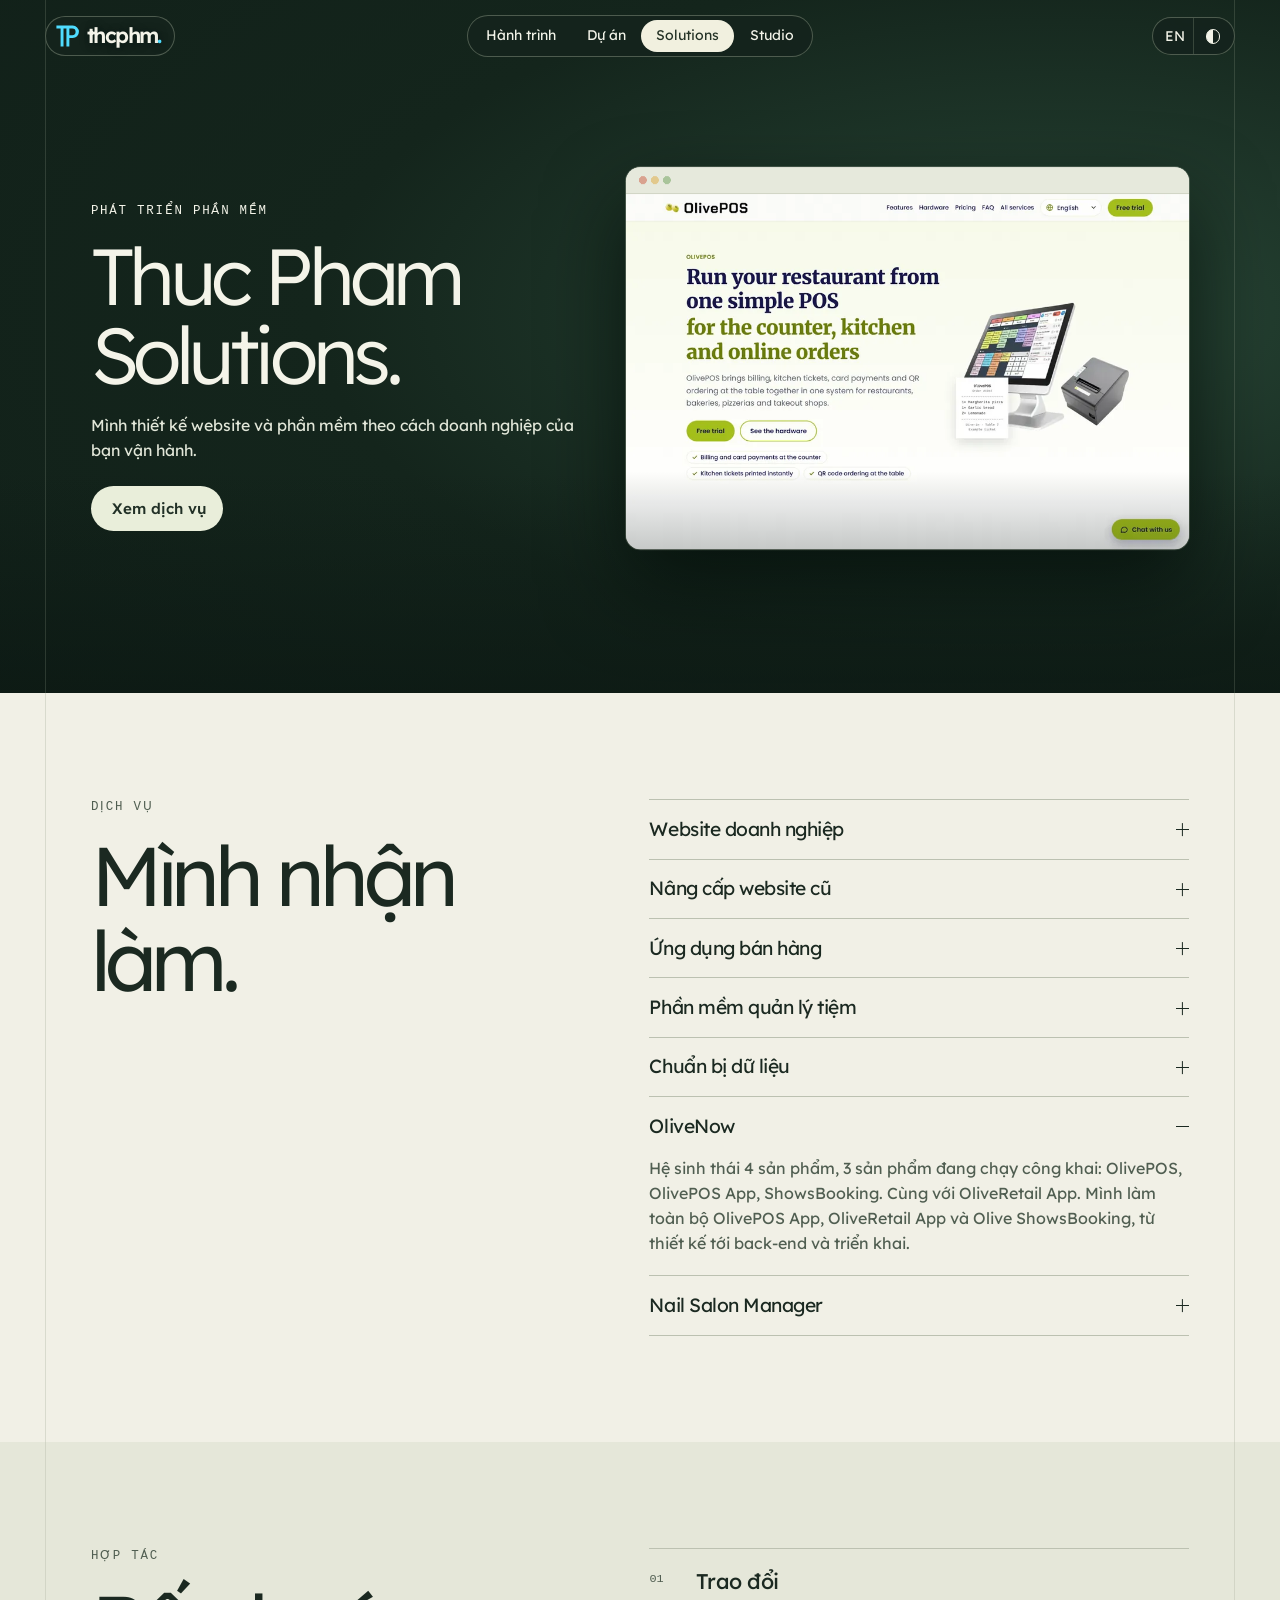
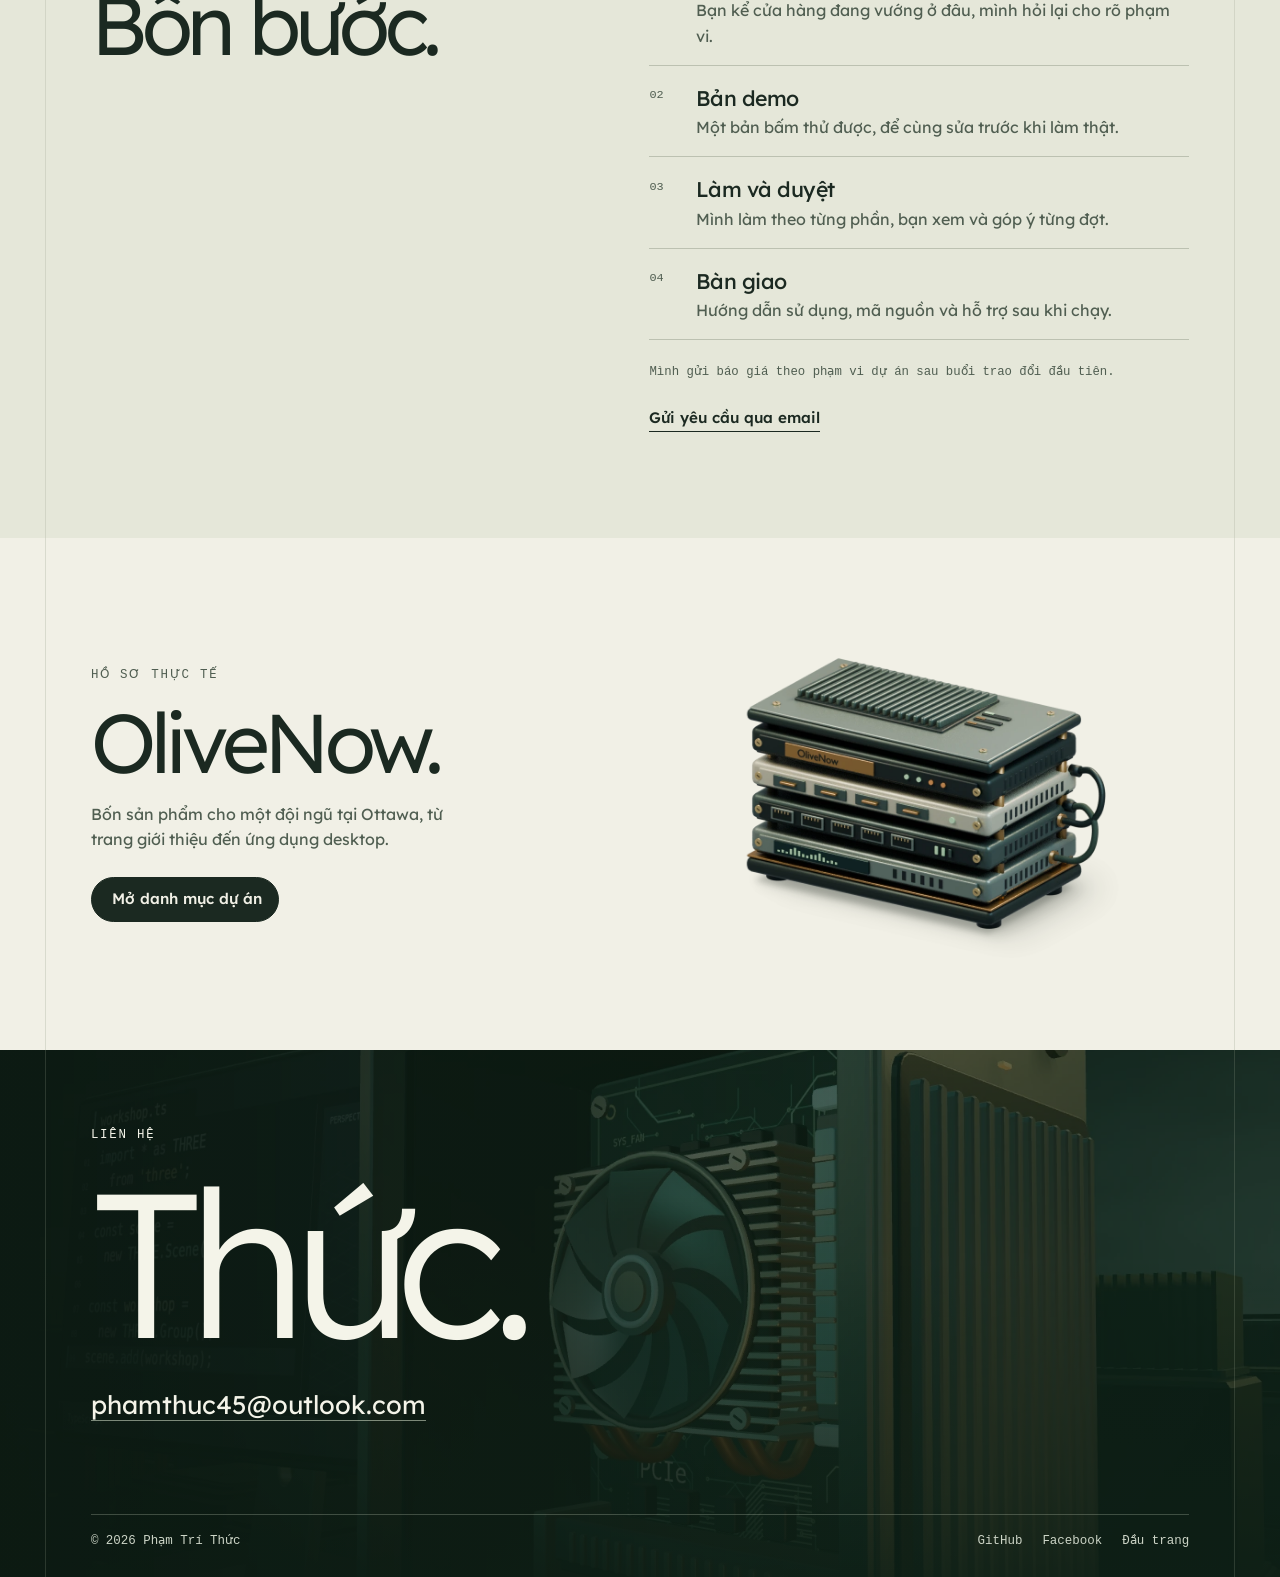
==== commit 311d110e: "Sửa header đè chữ, mở sẵn OliveNow và kỹ năng chính, dùng ảnh sản phẩm thật - Logo thành nút có nền;" ====
--- a/solutions/index.html
+++ b/solutions/index.html
@@ -14,16 +14,16 @@
       name="theme-color"
       content="#14241d" />
     <title>Thuc Pham Solutions · Phần mềm theo yêu cầu</title
-    ><meta name="description" content="Dịch vụ, quy trình và dự án phần mềm của Phạm Trí Thức." /><script>
+    ><meta name="description" content="Dịch vụ, quy trình và dự án phần mềm của Phạm Trí Thức." /><link rel="canonical" href="https://thcphm.github.io/solutions/" /><meta property="og:type" content="website" /><meta property="og:site_name" content="Phạm Trí Thức" /><meta property="og:locale" content="vi_VN" /><meta property="og:url" content="https://thcphm.github.io/solutions/" /><meta property="og:title" content="Thuc Pham Solutions · Phần mềm theo yêu cầu" /><meta property="og:description" content="Dịch vụ, quy trình và dự án phần mềm của Phạm Trí Thức." /><meta property="og:image" content="https://thcphm.github.io/assets/og-home.jpg" /><meta property="og:image:width" content="1200" /><meta property="og:image:height" content="630" /><meta name="twitter:card" content="summary_large_image" /><script>
       document.documentElement.classList.add("js");
       try {
         if (localStorage.getItem("tp-lang") === "en") document.documentElement.lang = "en";
         if (localStorage.getItem("tp-theme") === "dark") document.documentElement.dataset.theme = "dark";
       } catch (e) {}
     </script>
-    <link rel="icon" href="/assets/field/tp-mark.svg" /><link rel="stylesheet" href="/assets/field-guide.css?v=tp" />
+    <link rel="icon" href="/assets/field/tp-mark.svg" /><link rel="stylesheet" href="/assets/field-guide.css?v=tp8" />
     <script defer src="/script.js?v=field-4"></script
-    ><script defer src="/assets/field-guide.js"></script
+    ><script defer src="/assets/field-guide.js?v=tp5"></script
   ></head>
   <body id="top" class="page-solutions"
     ><a class="skip" href="#content"><span lang="vi">Đến nội dung</span><span lang="en">Skip to content</span></a>
@@ -79,9 +79,16 @@
       ></header
     >
     <main id="content"
-      ><section class="cover scene-band"
+      ><section class="cover scene-band product-cover"
         ><picture class="cover-image"
-          ><img src="/assets/field/after-hours.webp" alt="" fetchpriority="high" /></picture
+          ><img
+            src="/img/olivepos.webp"
+            alt="Website thật của OlivePOS"
+            data-alt-vi="Website thật của OlivePOS"
+            data-alt-en="The OlivePOS website"
+            width="960"
+            height="606"
+            fetchpriority="high" /></picture
         ><div class="page-lines" aria-hidden="true"></div
         ><div class="cover-type inset"
           ><p class="eyebrow"><span lang="vi">Phát triển phần mềm</span><span lang="en">Software development</span></p
@@ -136,7 +143,7 @@
                 ><span class="expand-mark" aria-hidden="true"></span></summary
               ><p lang="vi">Chuyển thực đơn, danh mục hàng sang file Excel đúng mẫu để nhập vào hệ thống.</p
               ><p lang="en">Turning menus and product lists into correctly formatted Excel import files.</p></details
-            ><details class="skill-row service"
+            ><details class="skill-row service" open
               ><summary><span>OliveNow</span><span class="expand-mark" aria-hidden="true"></span></summary
               ><p lang="vi"
                 >Hệ sinh thái 4 sản phẩm, 3 sản phẩm đang chạy công khai:
--- a/assets/field-guide.css
+++ b/assets/field-guide.css
@@ -202,6 +202,23 @@
 .mast > * {
   pointer-events: auto;
 }
+/* Paper band behind the floating header, so body text never shows between the pills */
+.mast::before {
+  content: "";
+  position: fixed;
+  z-index: -1;
+  top: 0;
+  left: 0;
+  right: 0;
+  height: calc(max(0.95rem, env(safe-area-inset-top)) + 3.5rem);
+  background: linear-gradient(180deg, var(--band, var(--paper)) 0%, var(--band, var(--paper)) 72%, transparent 100%);
+  opacity: 0;
+  pointer-events: none;
+  transition: opacity 0.2s ease;
+}
+.mast.on-paper::before {
+  opacity: 1;
+}
 .identity {
   justify-self: start;
   display: inline-flex;
@@ -229,7 +246,7 @@
   display: flex;
   align-items: center;
   color: #f2f3e8;
-  background: rgba(21, 36, 29, 0.87);
+  background: rgba(21, 36, 29, 0.94);
   border: 1px solid #c7d3b652;
   border-radius: 99rem;
   backdrop-filter: blur(12px);
@@ -276,9 +293,22 @@
   background: linear-gradient(90deg, currentColor 49%, transparent 50%);
   vertical-align: middle;
 }
+.identity {
+  border: 1px solid #c7d3b652;
+  border-radius: 99rem;
+  background: rgba(21, 36, 29, 0.94);
+  backdrop-filter: blur(12px);
+  padding-inline: 0.62rem 0.8rem;
+  transition:
+    background-color 0.2s ease,
+    border-color 0.2s ease,
+    color 0.2s ease;
+}
 .mast.on-paper .identity {
   color: var(--ink);
   text-shadow: none;
+  background: color-mix(in srgb, var(--paper) 96%, transparent);
+  border-color: var(--line);
 }
 .mast.on-paper .brand-mark,
 .mast.on-paper .brand-dot {
@@ -301,6 +331,7 @@
 .chip,
 .node-kind,
 .live,
+.internal,
 .rail,
 .scroll-cue,
 .desk-readout,
@@ -659,6 +690,7 @@
 .materials,
 .node-kind,
 .live,
+.internal,
 .chip {
   color: var(--quiet);
   font-size: 0.68rem;
@@ -852,6 +884,85 @@
 .interlude .deck {
   margin-bottom: 1.5rem;
 }
+/* Product cover: a real product screenshot framed as a browser window */
+.product-cover {
+  background: radial-gradient(110% 95% at 82% 45%, #284636 0%, #14251c 52%, var(--dark) 100%);
+}
+.cover.product-cover::before,
+.interlude.product-cover::before {
+  background: linear-gradient(0deg, #0b1712a8, transparent 32%);
+}
+.product-cover .cover-image {
+  inset: auto;
+  top: 50%;
+  right: var(--inset);
+  left: auto;
+  z-index: -2;
+  width: min(44vw, 820px);
+  height: auto;
+  transform: translateY(-47%);
+  border-radius: 0.9rem;
+  overflow: hidden;
+  background: #f6f7f1;
+  box-shadow:
+    0 0 0 1px #d9e2cc40,
+    0 2.4rem 5rem #020a06b8;
+}
+.product-cover .cover-image::before {
+  content: "";
+  display: block;
+  height: 1.7rem;
+  background:
+    radial-gradient(circle at 1.05rem 50%, #d9a28f 0.24rem, transparent 0.26rem),
+    radial-gradient(circle at 1.8rem 50%, #e2c98d 0.24rem, transparent 0.26rem),
+    radial-gradient(circle at 2.55rem 50%, #a9c49a 0.24rem, transparent 0.26rem),
+    #e6e9dc;
+  border-bottom: 1px solid #cfd4c4;
+}
+.product-cover .cover-image img {
+  position: static;
+  display: block;
+  width: 100%;
+  height: auto;
+  object-fit: contain;
+}
+.product-cover .cover-type > *,
+.product-cover .inter-type > * {
+  max-width: min(34rem, calc(100vw - 2 * var(--inset) - min(44vw, 820px) - 3rem));
+}
+.product-cover h1,
+.product-cover h2 {
+  font-size: clamp(3.4rem, 6.2vw, 7.2rem);
+}
+@media (max-width: 900px) {
+  .cover.product-cover,
+  .interlude.product-cover {
+    flex-direction: column;
+    align-items: stretch;
+    justify-content: center;
+  }
+  .product-cover .cover-image {
+    position: relative;
+    order: 2;
+    top: auto;
+    right: auto;
+    width: auto;
+    margin: 0 var(--inset) 3.2rem;
+    transform: none;
+  }
+  .product-cover .cover-type,
+  .product-cover .inter-type {
+    padding-bottom: 2.2rem;
+  }
+  .product-cover .cover-type > *,
+  .product-cover .inter-type > * {
+    max-width: none;
+  }
+  .product-cover h1,
+  .product-cover h2 {
+    font-size: clamp(3rem, 12.6vw, 5.4rem);
+  }
+}
 .cover.studio-cover::before {
   background: linear-gradient(90deg, #191b1ed9, #151e2038 67%), linear-gradient(0deg, #0e1c1990, transparent 50%);
 }
@@ -1515,8 +1626,29 @@
   .case-record > summary {
     gap: 0.45rem;
   }
-  .case-record .node-kind {
+  .case-record .node-kind,
+  .case-record .live,
+  .case-record .internal {
     font-size: 0.6rem;
+  }
+  /* Row 1: name + toggle. Row 2: type and status labels */
+  .case-record > summary {
+    row-gap: 0.3rem;
+  }
+  .case-record > summary .case-name {
+    flex: 1 1 calc(100% - 2rem);
+  }
+  .case-record > summary .expand-mark {
+    order: 1;
+    margin-left: 0;
+  }
+  .case-record > summary .node-kind {
+    order: 2;
+    margin-left: 0;
+  }
+  .case-record > summary .live,
+  .case-record > summary .internal {
+    order: 3;
   }
   .desk-controls {
     justify-content: center;
@@ -1833,6 +1965,7 @@
 .node-kind,
 .chip,
 .live,
+.internal,
 .proj-count,
 .eco-meta {
   font-size: 0.78rem;
@@ -1913,3 +2046,8 @@
     display: none;
   }
 }
+/* 404: the cover fills the screen, no empty band below it */
+.page-missing .cover {
+  min-height: 100vh;
+  min-height: 100svh;
+}
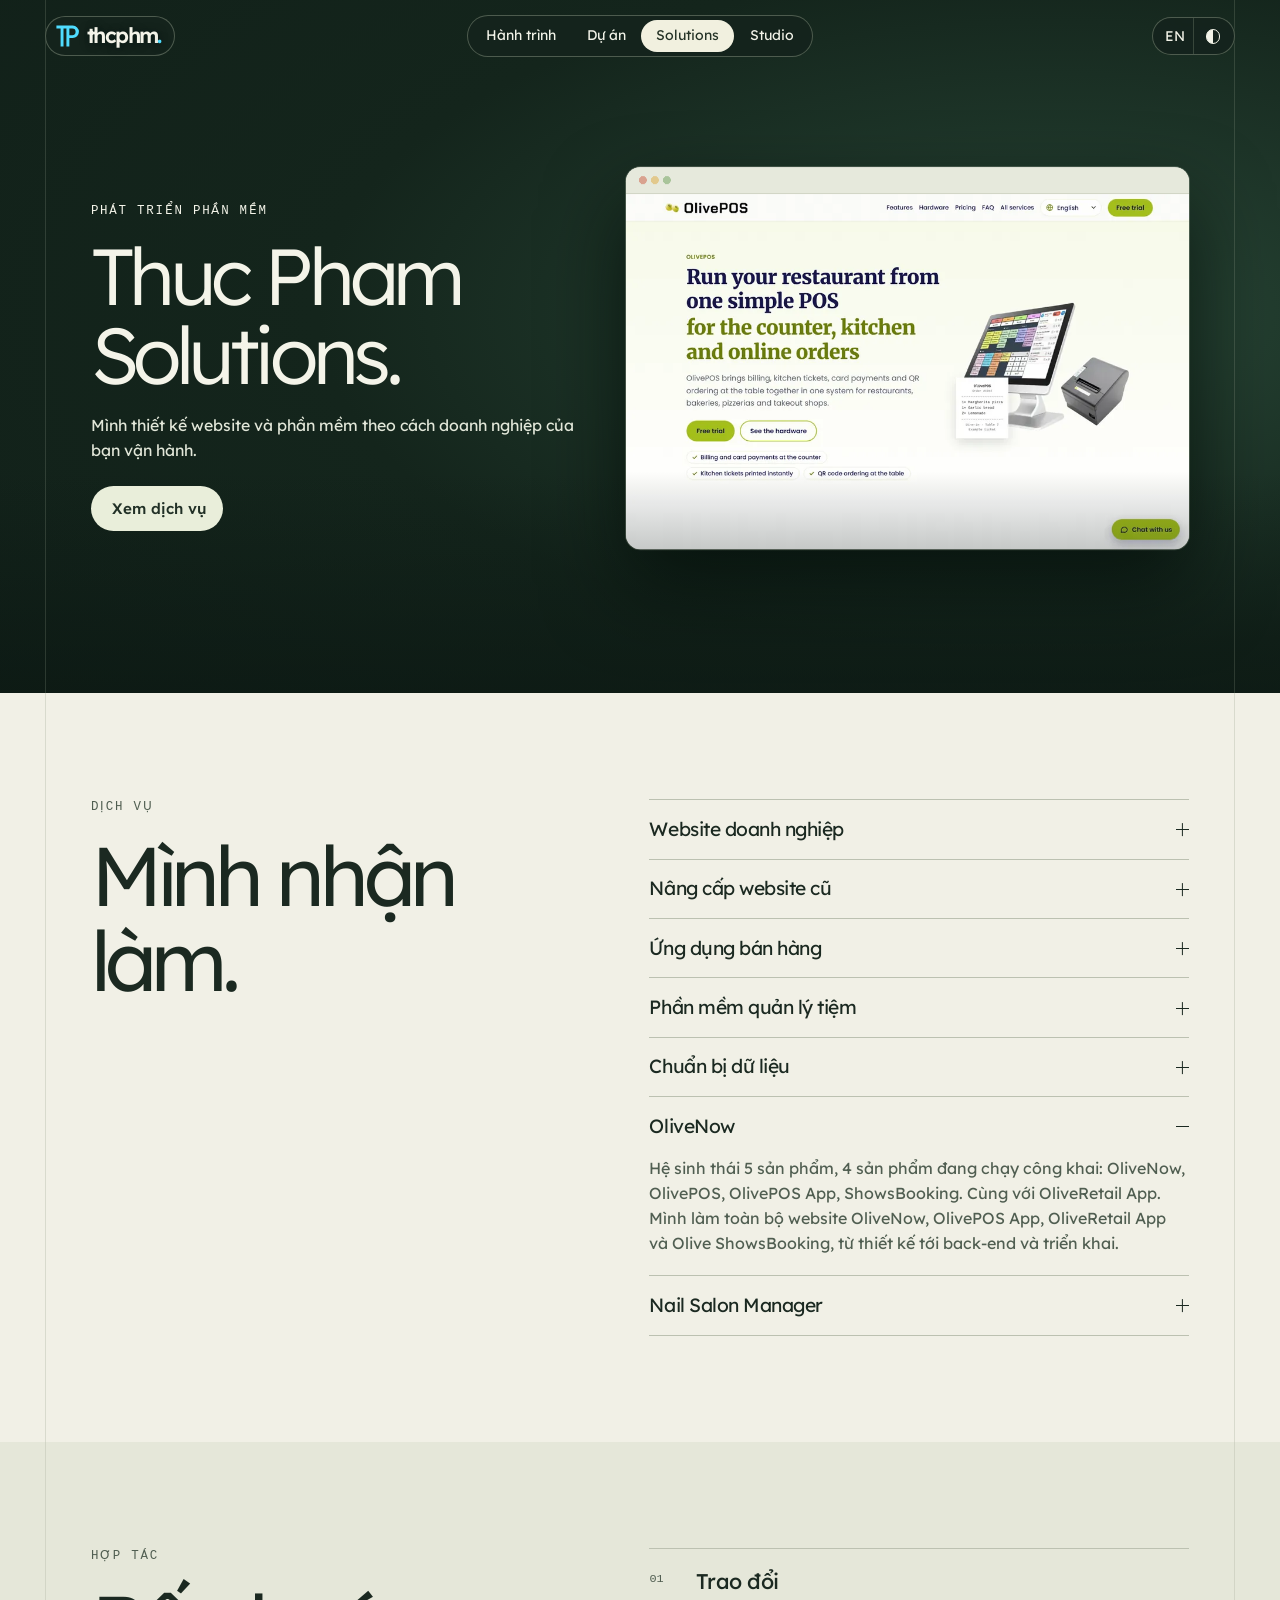
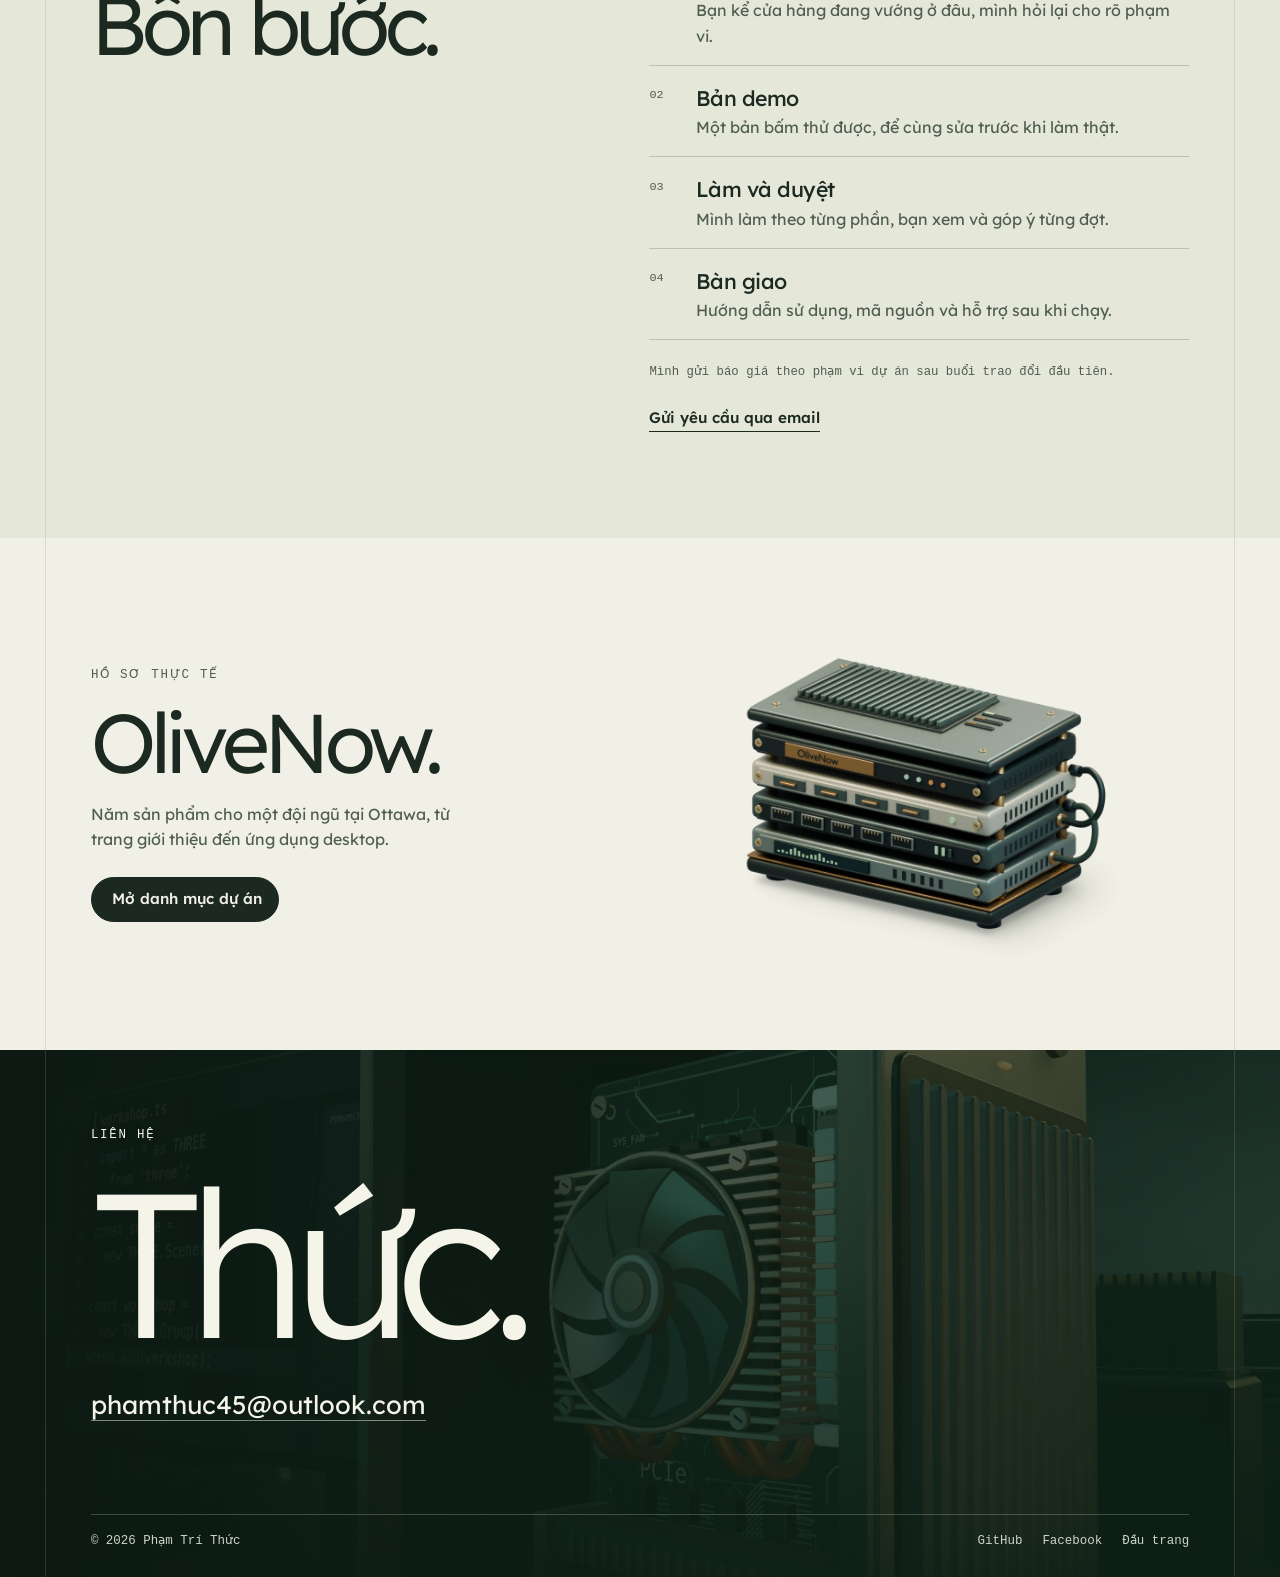
==== commit 5017ef56: "Thêm OliveNow Website vào hồ sơ dự án, cập nhật số sản phẩm thành 5 - olivenow.com thành sản phẩm đầ" ====
--- a/solutions/index.html
+++ b/solutions/index.html
@@ -146,17 +146,19 @@
             ><details class="skill-row service" open
               ><summary><span>OliveNow</span><span class="expand-mark" aria-hidden="true"></span></summary
               ><p lang="vi"
-                >Hệ sinh thái 4 sản phẩm, 3 sản phẩm đang chạy công khai:
+                >Hệ sinh thái 5 sản phẩm, 4 sản phẩm đang chạy công khai:
+                <a href="https://olivenow.com/">OliveNow</a>,
                 <a href="https://olivenow.com/olivepos.html">OlivePOS</a>,
                 <a href="https://order.olivepos.com/download">OlivePOS App</a>,
                 <a href="https://showsbooking.com/">ShowsBooking</a>. Cùng với OliveRetail App. Mình làm toàn bộ
-                OlivePOS App, OliveRetail App và Olive ShowsBooking, từ thiết kế tới back-end và triển khai.</p
-              ><p lang="en"
-                >An ecosystem of 4 products, 3 of them publicly live:
+                website OliveNow, OlivePOS App, OliveRetail App và Olive ShowsBooking, từ thiết kế tới back-end và triển khai.</p
+              ><p lang="en"
+                >An ecosystem of 5 products, 4 of them publicly live:
+                <a href="https://olivenow.com/">OliveNow</a>,
                 <a href="https://olivenow.com/olivepos.html">OlivePOS</a>,
                 <a href="https://order.olivepos.com/download">OlivePOS App</a>,
-                <a href="https://showsbooking.com/">ShowsBooking</a>. Plus OliveRetail App. I built OlivePOS App,
-                OliveRetail App and Olive ShowsBooking end to end, from design to back-end and deployment.</p
+                <a href="https://showsbooking.com/">ShowsBooking</a>. Plus OliveRetail App. I built the OliveNow website,
+                OlivePOS App, OliveRetail App and Olive ShowsBooking end to end, from design to back-end and deployment.</p
               ></details
             ><details class="skill-row service"
               ><summary><span>Nail Salon Manager</span><span class="expand-mark" aria-hidden="true"></span></summary
@@ -209,9 +211,9 @@
               ><h2><span lang="vi">OliveNow.</span><span lang="en">OliveNow.</span></h2></div
             ><p
               ><span lang="vi"
-                >Bốn sản phẩm cho một đội ngũ tại Ottawa, từ trang giới thiệu đến ứng dụng desktop.</span
+                >Năm sản phẩm cho một đội ngũ tại Ottawa, từ trang giới thiệu đến ứng dụng desktop.</span
               ><span lang="en"
-                >Four products for a team in Ottawa, from a multilingual website to desktop software.</span
+                >Five products for a team in Ottawa, from a multilingual website to desktop software.</span
               ></p
             ><a class="pill" href="/solutions/du-an/"
               ><span lang="vi">Mở danh mục dự án</span><span lang="en">Open the project catalogue</span></a
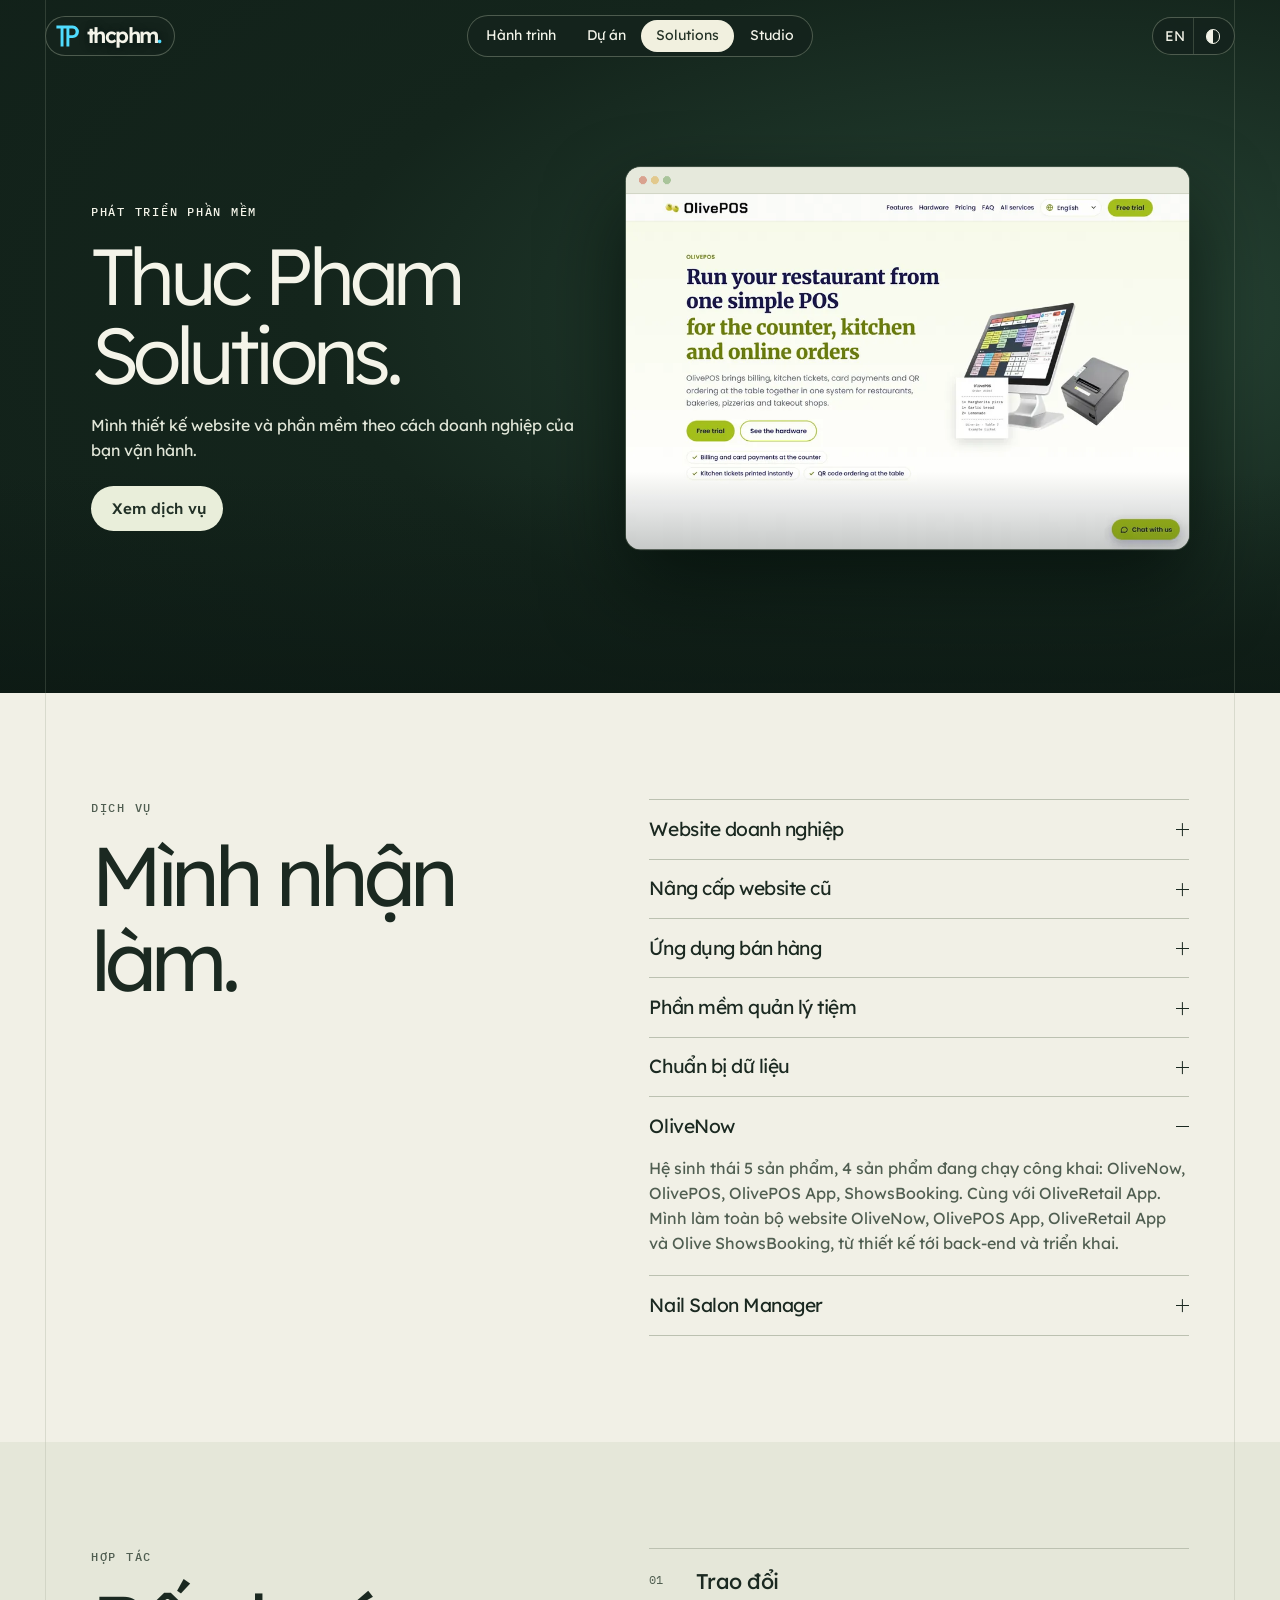
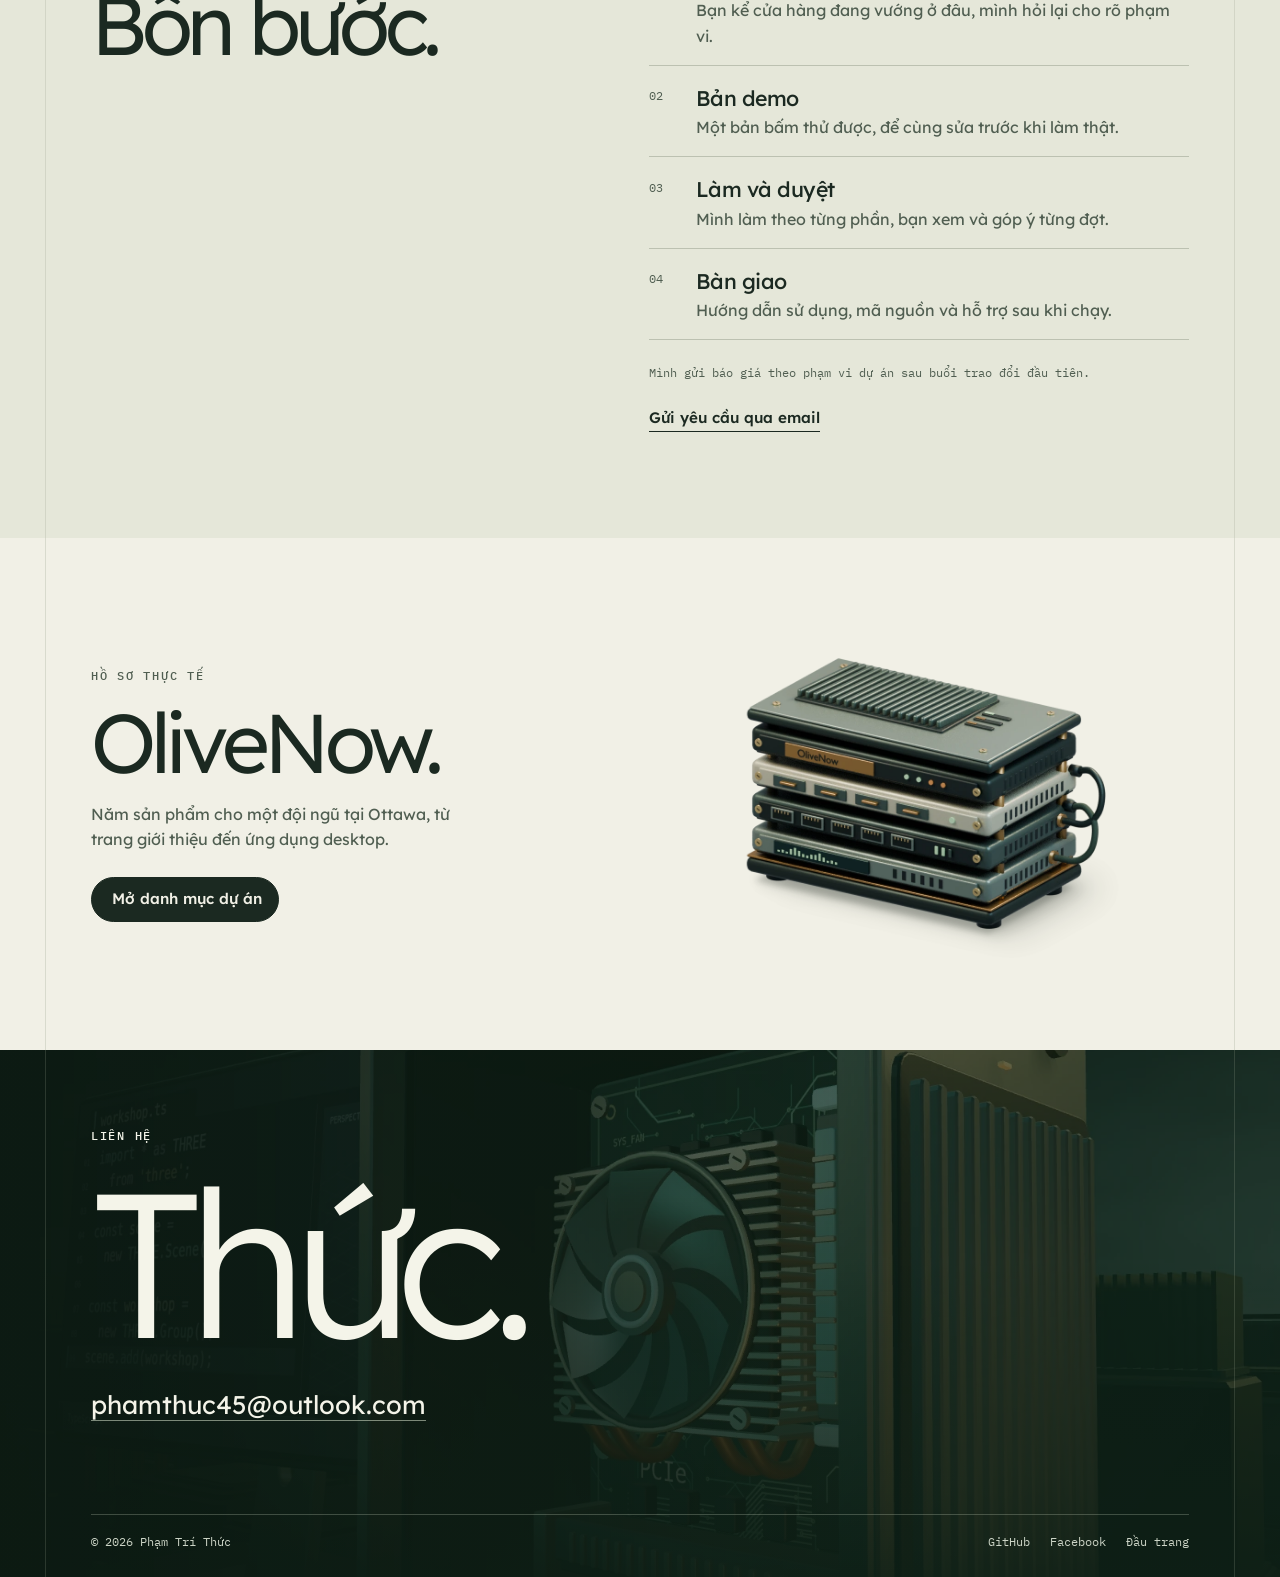
==== commit 3caa277a: "Sửa lỗi font tiếng Việt trên điện thoại Chữ monospace dùng ui-monospace/Courier New; điện thoại khôn" ====
--- a/solutions/index.html
+++ b/solutions/index.html
@@ -21,9 +21,10 @@
         if (localStorage.getItem("tp-theme") === "dark") document.documentElement.dataset.theme = "dark";
       } catch (e) {}
     </script>
-    <link rel="icon" href="/assets/field/tp-mark.svg" /><link rel="stylesheet" href="/assets/field-guide.css?v=tp8" />
+    <link rel="icon" href="/assets/field/tp-mark.svg" /><link rel="stylesheet" href="/assets/field-guide.css?v=tp9" />
     <script defer src="/script.js?v=field-4"></script
     ><script defer src="/assets/field-guide.js?v=tp5"></script
+    ><script data-goatcounter="https://thcphm.goatcounter.com/count" async src="//gc.zgo.at/count.js"></script
   ></head>
   <body id="top" class="page-solutions"
     ><a class="skip" href="#content"><span lang="vi">Đến nội dung</span><span lang="en">Skip to content</span></a>
--- a/assets/field-guide.css
+++ b/assets/field-guide.css
@@ -1,4 +1,65 @@
 /* vietnamese */
+/* IBM Plex Mono (OFL), self-hosted with a Vietnamese subset: phone system monospace fonts lack Vietnamese glyphs */
+@font-face {
+  font-family: "IBM Plex Mono";
+  font-style: normal;
+  font-weight: 400;
+  font-display: swap;
+  src: url(/assets/fonts/ibm-plex-mono-vietnamese-400-normal.woff2) format("woff2");
+  unicode-range:
+    U+0102-0103, U+0110-0111, U+0128-0129, U+0168-0169, U+01A0-01A1, U+01AF-01B0, U+0300-0301, U+0303-0304,
+    U+0308-0309, U+0323, U+0329, U+1EA0-1EF9, U+20AB;
+}
+@font-face {
+  font-family: "IBM Plex Mono";
+  font-style: normal;
+  font-weight: 400;
+  font-display: swap;
+  src: url(/assets/fonts/ibm-plex-mono-latin-ext-400-normal.woff2) format("woff2");
+  unicode-range:
+    U+0100-02BA, U+02BD-02C5, U+02C7-02CC, U+02CE-02D7, U+02DD-02FF, U+0304, U+0308, U+0329, U+1D00-1DBF, U+1E00-1E9F,
+    U+1EF2-1EFF, U+2020, U+20A0-20AB, U+20AD-20C4, U+2113, U+2C60-2C7F, U+A720-A7FF;
+}
+@font-face {
+  font-family: "IBM Plex Mono";
+  font-style: normal;
+  font-weight: 400;
+  font-display: swap;
+  src: url(/assets/fonts/ibm-plex-mono-latin-400-normal.woff2) format("woff2");
+  unicode-range:
+    U+0000-00FF, U+0131, U+0152-0153, U+02BB-02BC, U+02C6, U+02DA, U+02DC, U+0304, U+0308, U+0329, U+2000-206F,
+    U+20AC, U+2122, U+2191, U+2193, U+2212, U+2215, U+FEFF, U+FFFD;
+}
+@font-face {
+  font-family: "IBM Plex Mono";
+  font-style: normal;
+  font-weight: 500;
+  font-display: swap;
+  src: url(/assets/fonts/ibm-plex-mono-vietnamese-500-normal.woff2) format("woff2");
+  unicode-range:
+    U+0102-0103, U+0110-0111, U+0128-0129, U+0168-0169, U+01A0-01A1, U+01AF-01B0, U+0300-0301, U+0303-0304,
+    U+0308-0309, U+0323, U+0329, U+1EA0-1EF9, U+20AB;
+}
+@font-face {
+  font-family: "IBM Plex Mono";
+  font-style: normal;
+  font-weight: 500;
+  font-display: swap;
+  src: url(/assets/fonts/ibm-plex-mono-latin-ext-500-normal.woff2) format("woff2");
+  unicode-range:
+    U+0100-02BA, U+02BD-02C5, U+02C7-02CC, U+02CE-02D7, U+02DD-02FF, U+0304, U+0308, U+0329, U+1D00-1DBF, U+1E00-1E9F,
+    U+1EF2-1EFF, U+2020, U+20A0-20AB, U+20AD-20C4, U+2113, U+2C60-2C7F, U+A720-A7FF;
+}
+@font-face {
+  font-family: "IBM Plex Mono";
+  font-style: normal;
+  font-weight: 500;
+  font-display: swap;
+  src: url(/assets/fonts/ibm-plex-mono-latin-500-normal.woff2) format("woff2");
+  unicode-range:
+    U+0000-00FF, U+0131, U+0152-0153, U+02BB-02BC, U+02C6, U+02DA, U+02DC, U+0304, U+0308, U+0329, U+2000-206F,
+    U+20AC, U+2122, U+2191, U+2193, U+2212, U+2215, U+FEFF, U+FFFD;
+}
 @font-face {
   font-family: "Lexend";
   font-style: normal;
@@ -46,7 +107,7 @@
   --inset: clamp(1.25rem, 7.1vw, 8.5rem);
   --guide: clamp(0.64rem, 3.5vw, 4.5rem);
   --sans: "Lexend", Arial, sans-serif;
-  --mono: ui-monospace, "Courier New", monospace;
+  --mono: "IBM Plex Mono", ui-monospace, "Courier New", monospace;
   color-scheme: light;
 }
 html[data-theme="dark"] {
